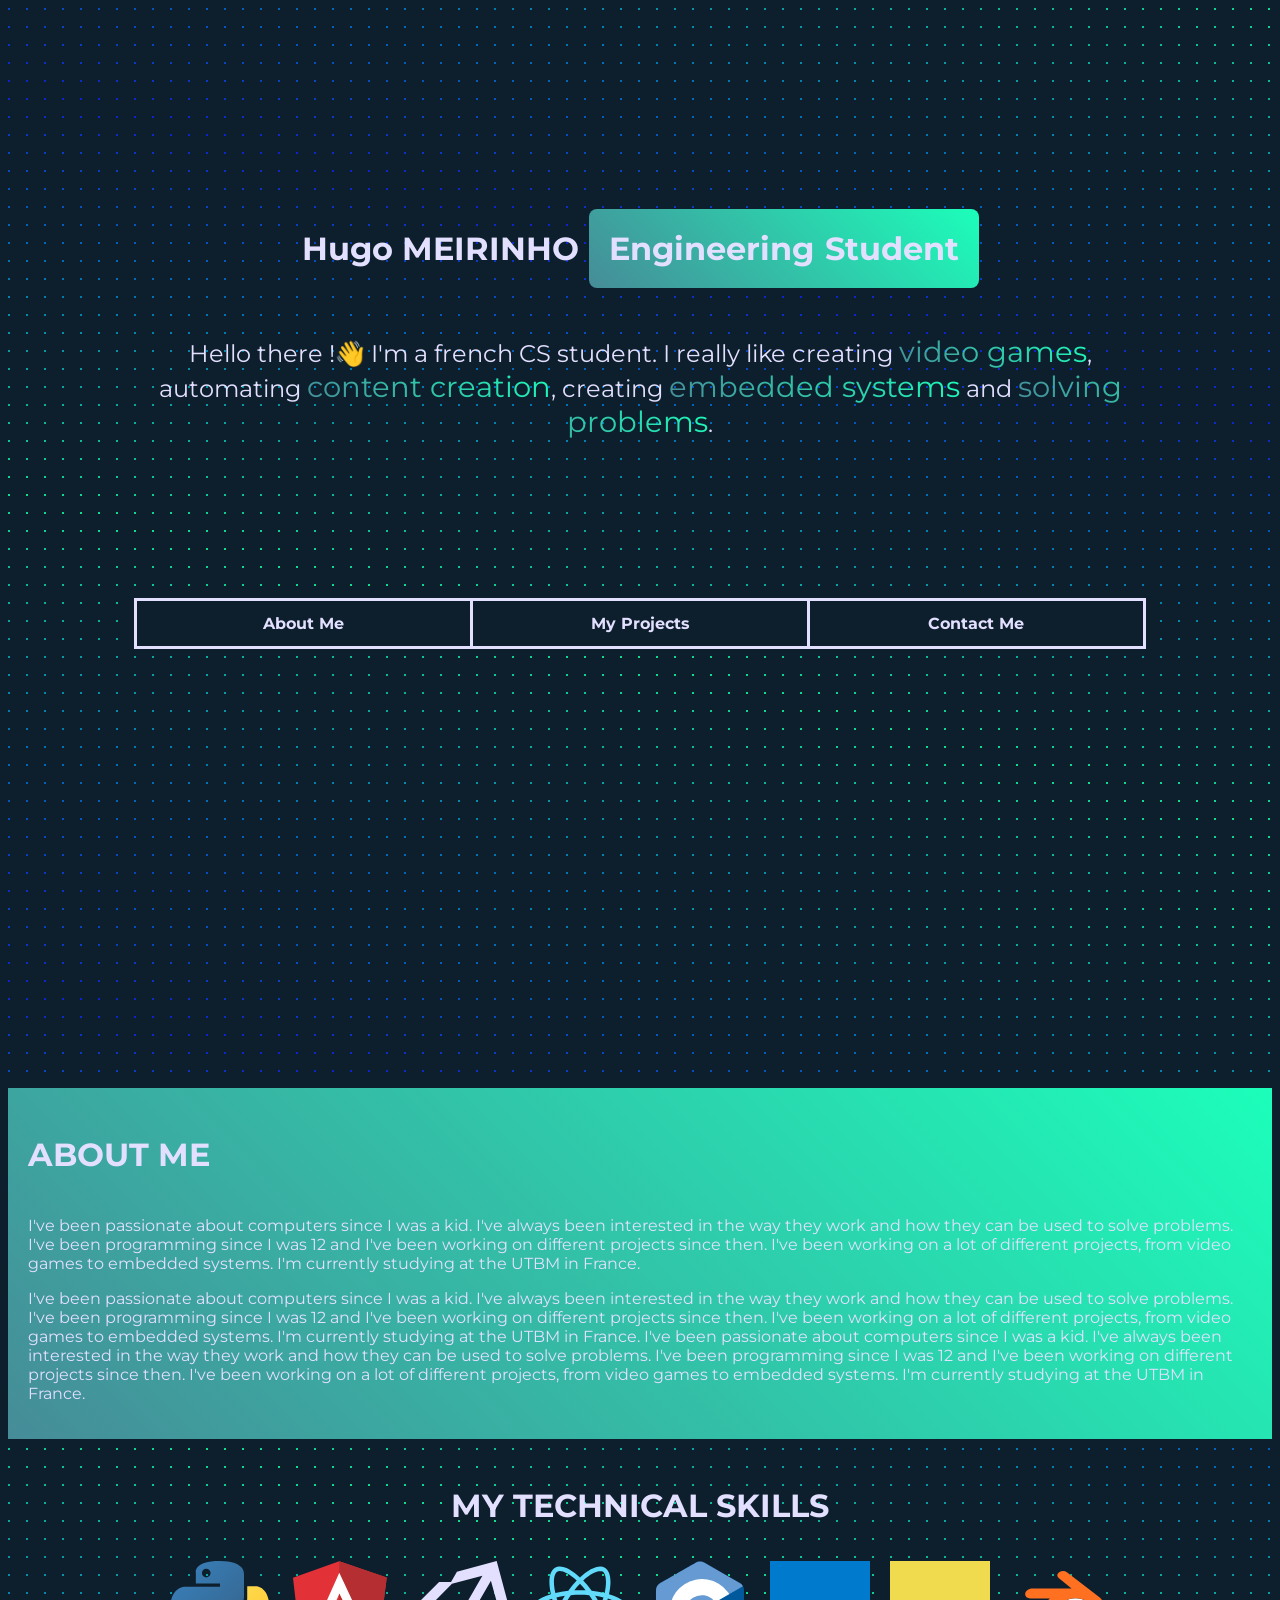
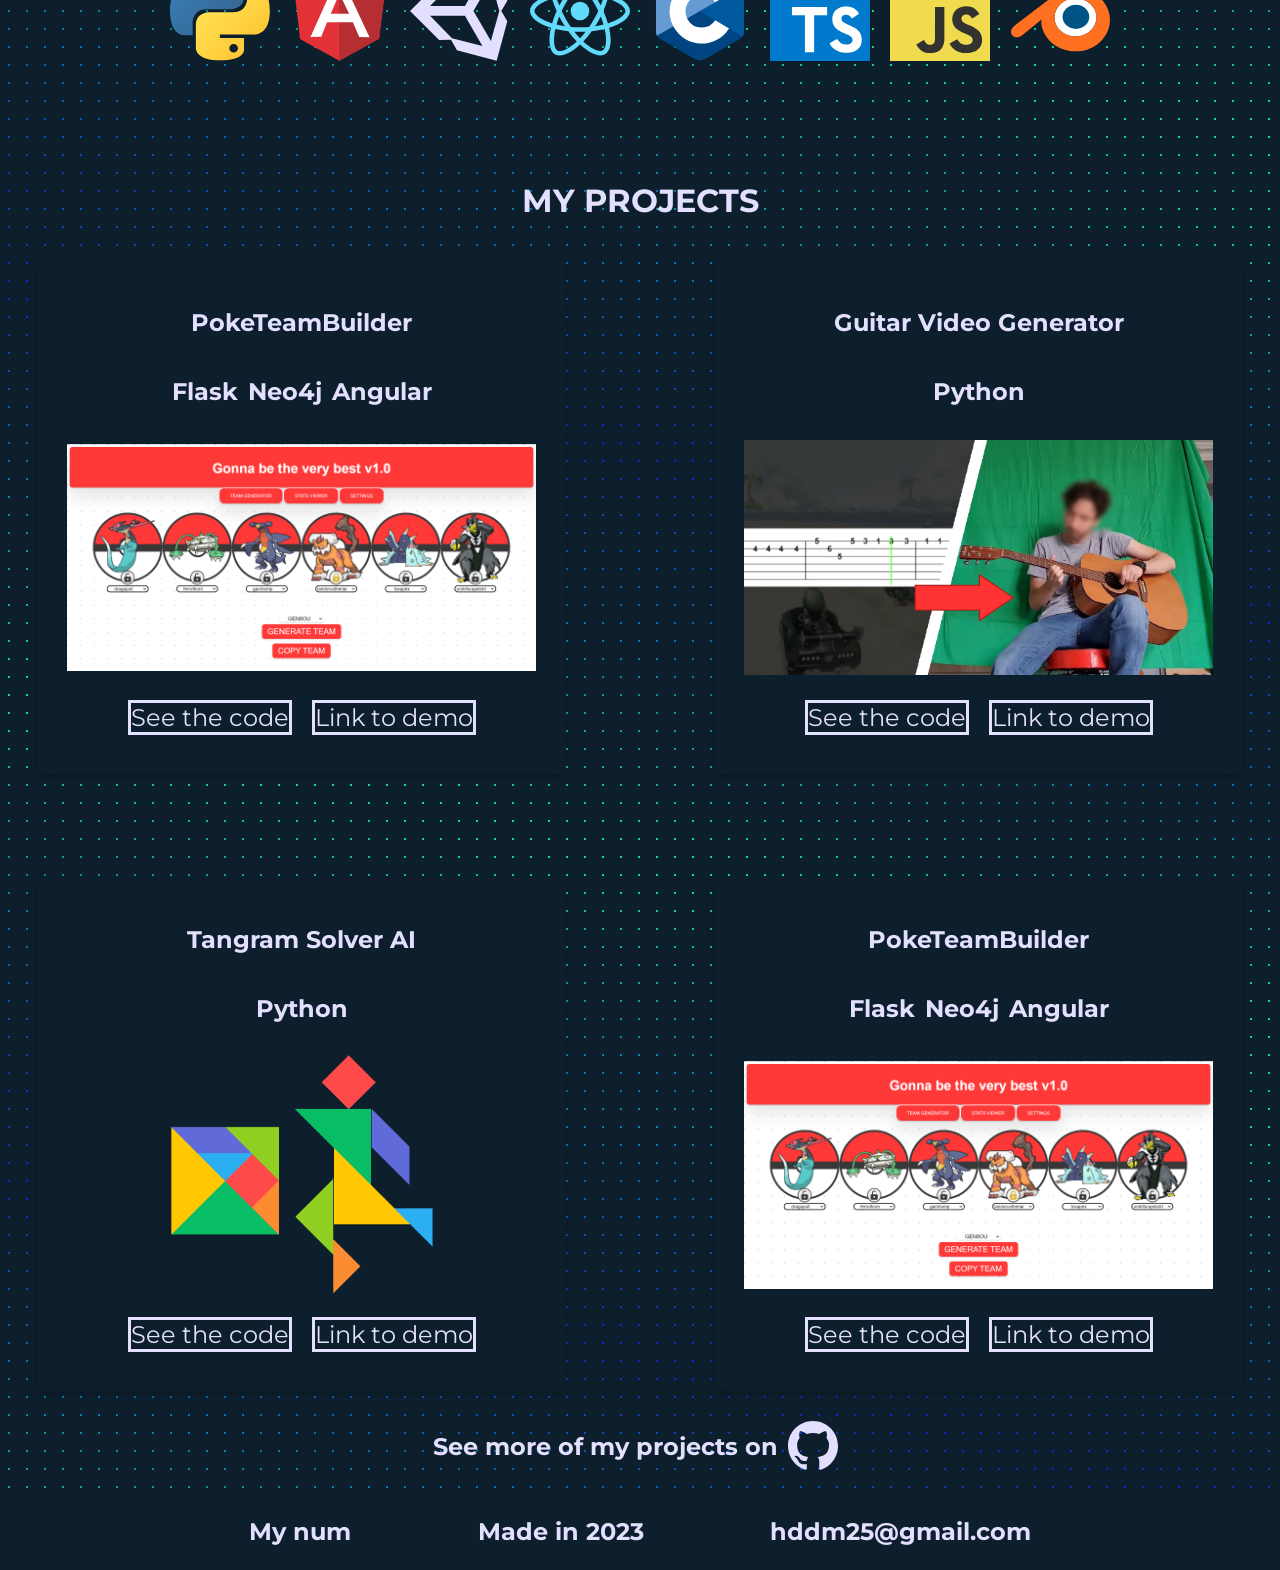
==== home.html @ 3caefe6c "Feat: better projects display" ====
<!DOCTYPE html>
<html>
    <head>
        <link rel="styleSheet" href="styleSheet.css">
        <script type="text/javascript" src="animation.js" defer></script>
        <title>Portfolio</title>
    </head>
    <body>
        <div class="full-container">
                <div class="main-content">
                <!--Container for the title with my name and the profession-->
                <div class="main-container">
                    <h1 class="main-name">Hugo MEIRINHO</h1>
                    <h1 class="main-profession explosive" id="word-explosive" > Engineering Student </h1>
                </div>
                <!--Container for the introduction text-->
                <div class="intro">
                    <p class="desc">
                        Hello there !👋 I'm a french CS student. I really like creating <span class="important-text">video games</span>, 
                        automating <span class="important-text">content creation</span>, 
                        creating <span class="important-text">embedded systems</span> and <span class="important-text">solving problems</span>.
                    </p>
                </div>

                <!--Container for the shortcut to the differents sections-->
                <div class="nav-container">
                    <div class="tab-select">
                        <a class="shortcut-item">
                            <h2 class="shortcut-text">
                                About Me 
                            </h2>
                        </a>
                        <a href="#section-projects" class="shortcut-item">
                            <h2 class="shortcut-text">
                            My Projects
                            </h2>
                        </a>
                        <a class="shortcut-item">
                            <h2 class="shortcut-text">
                                Contact Me
                            </h2>
                        </a>
                    </div>
                </div>
            </div>

            <section class="about-me-section">
                <h1 class="about-me-title"> ABOUT ME </h1>
                <div class="about-me-container">
                    <div class="about-me-text-container">
                        <p class="about-me-desc">
                            I've been passionate about computers since I was a kid. I've always been interested in the way they work and how they can be used to solve problems.
                            I've been programming since I was 12 and I've been working on different projects since then. I've been working on a lot of different projects, from video games to embedded systems.
                            I'm currently studying at the UTBM in France.
                        </p>
                        <p class="about-me-desc">
                            I've been passionate about computers since I was a kid. I've always been interested in the way they work and how they can be used to solve problems.
                            I've been programming since I was 12 and I've been working on different projects since then. I've been working on a lot of different projects, from video games to embedded systems.
                            I'm currently studying at the UTBM in France.
                            I've been passionate about computers since I was a kid. I've always been interested in the way they work and how they can be used to solve problems.
                            I've been programming since I was 12 and I've been working on different projects since then. I've been working on a lot of different projects, from video games to embedded systems.
                            I'm currently studying at the UTBM in France.
                        </p>
                    </div>
                    
                </div>
            </section>

            <section class="skills-section">
                <h1 class="skills-title"> MY TECHNICAL SKILLS </h1>
                <div class="skills-icons-container">
                    <object class="skill-icon" data="Images/python_icon.svg" type="image/svg+xml"></object>
                    <object class="skill-icon" data="Images/angular_icon.svg" type="image/svg+xml"></object>
                    <object class="skill-icon" data="Images/unity_icon.svg" type="image/svg+xml"></object>
                    <object class="skill-icon" data="Images/react_icon.svg" type="image/svg+xml"></object>
                    <object class="skill-icon" data="Images/c_icon.svg" type="image/svg+xml"></object>
                    <object class="skill-icon" data="Images/typescript_icon.svg" type="image/svg+xml"></object>
                    <object class="skill-icon" data="Images/javascript_icon.svg" type="image/svg+xml"></object>
                    <object class="skill-icon" data="Images/blender_icon.svg" type="image/svg+xml"></object>

                </div> 
            </section>

            <section class="section-container">
                <h1 class="projects-section-title"> MY PROJECTS </h1>
                <div class="projects-list-container">
                    <div class="project-item">                        
                        <div class="project-container"> 
                            <h1 class="project-title"> PokeTeamBuilder</h1>
                            <div class="project-tech-stack">
                                <h2 class="project-tech">Flask</h2>
                                <h2 class="project-tech">Neo4j</h2>
                                <h2 class="project-tech">Angular</h2>
                            </div>
                            <img class="project-img" src="Images/screen_pokeTeamBuilder.png" alt="project-img">
                            <div class="project-links-container">
                                <a class="project-link" href="https://github.com/HugoM25/PokeTeamBuilder" target="_blank"> See the code </a>
                                <a class="project-link"> Link to demo </a>
                            </div>
                        </div>    
                    </div>

                    <div class="project-item">                        
                        <div class="project-container"> 
                            <h1 class="project-title"> Guitar Video Generator</h1>
                            <div class="project-tech-stack">
                                <h2 class="project-tech">Python</h2>
                            </div>
                            <img class="project-img" src="Images/screen_guitarBot.png" alt="project-img">
                            <div class="project-links-container">
                                <a class="project-link"> See the code </a>
                                <a class="project-link"> Link to demo </a>
                            </div>
                        </div>    
                    </div>

                    <div class="project-item">                        
                        <div class="project-container"> 
                            <h1 class="project-title"> Tangram Solver AI</h1>
                            <div class="project-tech-stack">
                                <h2 class="project-tech">Python</h2>
                            </div>
                            <img class="project-img" src="Images/tangram.png" alt="project-img">
                            <div class="project-links-container">
                                <a class="project-link"> See the code </a>
                                <a class="project-link"> Link to demo </a>
                            </div>
                        </div>    
                    </div>

                    <div class="project-item">                        
                        <div class="project-container"> 
                            <h1 class="project-title"> PokeTeamBuilder</h1>
                            <div class="project-tech-stack">
                                <h2 class="project-tech">Flask</h2>
                                <h2 class="project-tech">Neo4j</h2>
                                <h2 class="project-tech">Angular</h2>
                            </div>
                            <img class="project-img" src="Images/screen_pokeTeamBuilder.png" alt="project-img">
                            <div class="project-links-container">
                                <a class="project-link"> See the code </a>
                                <a class="project-link"> Link to demo </a>
                            </div>
                        </div>    
                    </div>

                </div>
                <div class="see-more-github">
                    <h2>See more of my projects on </h2>
                    <object class="skill-icon" data="Images/github_icon.svg" type="image/svg+xml"></object>
                </div>
            </section>              
            <footer class="footer">
                <h1>My num</h1>
                <h1>Made in 2023</h1>
                <h1>hddm25@gmail.com</h1>
            </footer>
        </div>
        
    </body>

</html>
---- styleSheet.css ----
@import url('https://fonts.googleapis.com/css?family=Montserrat:500');

:root{
    --red: #af125a;
    --secondary-color: #E3DFFF;
    --primary-color: #0d1f2d;
    --dots-color : rgba(255,255,255,0.1);
    --lightBlue: #468c98;

    --angle-gradient: 15deg;

}



body {
    background-image: linear-gradient(0deg, var(--primary-color) 0%, var(--primary-color) 100%), radial-gradient(rgba(255,255,255,0) 8%, rgba(0, 0, 0, 1) 8%), repeating-linear-gradient(var(--angle-gradient), rgba(28, 254, 186, 1) 33%,   rgba(0, 64, 255, 1) 66%, rgba(28, 254, 186, 1) 100%);
    background-size:  100% 100%, 2vmin 2vmin, 100% 100vh;
    background-blend-mode: difference, multiply;
            
    -webkit-transition: background-image 0.2s ease-in-out;
    transition: background-image 0.2s ease-in-out;
    
    font-family: "Montserrat";
}


.full-container {
}

/* ------------------------------------------------------------------- */
/* ------------------------- GENERAL --------------------------------- */
/* ------------------------------------------------------------------- */

.important-text {
    font-family: "Montserrat";
    font-size: 1.2em;
    background-image:linear-gradient(45deg, #468c98 0%, #1cfeba 100%);
    -webkit-background-clip: text;
    -webkit-text-fill-color: transparent;
    text-align: center;
}


/* ------------------------------------------------------------------- */ 
/* ------------------------- FIRST PART ------------------------------ */
/* ------------------------------------------------------------------- */

.main-content {
    display: flex;
    flex-direction: column;
    max-height: 100vh;
    height: 100vh;

    padding-top: 20vh;
}

/* name and profession */

.main-container {
    display: flex;
    flex-direction: row;
    justify-content: center;
    align-items: center;

}

.main-name {
    color: var(--secondary-color);
    font-family: "Montserrat";
}

.main-profession {
    font-family: "Montserrat";
    background-image: linear-gradient(45deg, #468c98 0%, #1cfeba 100%);
    background-size: contain;
    border-radius: 8px;
    padding: 20px;
    margin-left: 10px;
    color: #E3DFFF
}

/*----------------------*/

.nav-container {
    display: flex;
    flex-direction: row;
    justify-content: center;
    align-items: center;
    margin-top: 15vh;
}

.tab-select {
    width: 80%; 
    display: flex;
    flex-direction: row;
}

.shortcut-item {
    text-decoration: none;
    color : var(--secondary-color);

    width: 100%;
    height: 100%;

    display: flex;
    flex-direction: column;

    justify-content: center;
    align-items: center;

    border: var(--secondary-color) solid;

    background-color: #0d1f2d;
}

.shortcut-item:hover {
    background-color: var(--secondary-color);
}

.shortcut-item:hover > .shortcut-text {
    color: var(--primary-color);
}

.tab-select > .shortcut-item:nth-child(2) {
    border-left: none;
    border-right: none;
}

.shortcut-text {
    font-family: "Montserrat";
    font-size: 100%;
}

.shortcut-icon {
    border: solid greenyellow;
}

/*----------------------*/

.title-section-pos {
    color: var(--primary-color);
}


/* ------------------------------------------------------------------- */

.about-me-section {
    position: relative;

    display: flex;
    flex-direction: column;
    padding: 20px;
    background-image: linear-gradient(45deg, #468c98 0%, #1cfeba 100%);

}

.about-me-title {
    width: 100%;
    color: #E3DFFF;
    display: flex;    
    font-size: 2em;
}

.about-me-desc {
    font-family: "Montserrat";
    font-size: 1em;
    color: #E3DFFF;
    
}



/*----------------------*/

.skills-section {
    display: flex;
    flex-direction: column;
    padding: 20px;  
}

.skills-title {

    width: 100%;
    color: #E3DFFF;
    display: flex;
    flex-direction: column;
    justify-content: center;
    align-items: center;
    font-size: 2em;

}

.skills-icons-container {
    display: flex;
    flex-direction: row;

    justify-content: center;
    align-items: center;
}

.skill-icon {
    height: 100px;
    width: 100px;

    margin: 10px;
}




/*----------------------*/


.section-container-pos {
    display: flex;
    flex-direction: column;
    background-image: linear-gradient(45deg, #468c98 0%, #1cfeba 100%);
}


.section-container-neg {
    display: flex;
    flex-direction: column;
    background: transparent;
}

.intro {
    padding-left:10%;
    padding-right:10%;
}
.desc {
    font-family: "Montserrat";
    font-size: 1.5em;
    color: var(--secondary-color);
    text-align: center;
}

.section-title {
    font-family: "Montserrat";
    font-size: 2em;
    color: var(--primary-color);
    text-align: center;
    margin-top: 40vh;
}

.projects-section-title {
    font-family: "Montserrat";
    font-size: 2em;
    color: var(--secondary-color);
    text-align: center;
    margin-top: 10vh;   
}
.projects-list-container {
    display: grid;
    grid-template-columns: repeat(2, 1fr);
    gap: 10vh;
}

.project-item {
    display: flex;
    flex-direction: column;
    align-items: center;
    justify-content: center;
}

.project-links-container {
    display: flex;
    flex-direction: row;
    justify-content: center;
    align-items: center;
}

.project-link {
    text-decoration: none;
    color: var(--secondary-color);
    font-family: "Montserrat";
    font-size: 1.5em;

    border: #E3DFFF solid ;
    margin: 10px;

    cursor: pointer;
}

.project-link:hover {
    background-color: var(--secondary-color);
    color: var(--primary-color);
}

.project-container {

    display : flex; 
    flex-direction: column;
    
    margin-top: 2%;
    padding: 5%;
    width: 80%;

    align-items: center;
    justify-content: center;

    box-shadow: 0 4px 8px 0 rgba(0,0,0,0.2);
    background-color: var(--primary-color);
}

.project-tech {
    color: var(--secondary-color);
}

.project-tech-stack {
    display: flex;
    flex-direction: row;
    gap: 10px;
}

.project-img {
    width: 100%;
    height: 100%;
    object-fit: contain;
    aspect-ratio: 16/9;
}

.project-text-container {
    width: 100%;
    display: flex;
    flex-direction: column;
    align-items: center;
}

.project-description {
    font-family: "Montserrat";
    font-size: 1.5em;
    color: var(--secondary-color);
    text-align: left;
    
}

.project-title {
    font-family: "Montserrat";
    font-size: 1.5em;
    color: var(--secondary-color);
    text-align: center;
}

.see-more-github {
    display: flex;
    flex-direction: row;

    justify-content: center;
    align-items: center;

    color : var(--secondary-color);

    padding: 20px;
}

.see-more-github > object {
    height: 50px;
    width: 50px;
}

.see-more-github > h2 {
    font-family: "Montserrat";
    font-size: 1.5em;
    color: var(--secondary-color);
    text-align: center;
}


.label-item {
    font-family: "Montserrat";
    background-color: var(--lightBlue);
    background-size: contain;
    border-radius: 8px;
    padding: 7px;
    margin-left: 10px;
    color: #E3DFFF;
}

.label-container {
    display: flex;
    flex-direction: row;
}

/*------------------------------------------------*/
/*This part is used to create an explosive effect */ 
.explosive::after{
    transition: opacity 2s ease;
}

.explosive:hover > .letter:nth-child(1) {
    transform: translate(-80%, 60%) rotate(8deg);
}
  
.explosive:hover > .letter:nth-child(2) {
    transform: translate(-40%, 20%) rotate(4deg);
}
  
.explosive:hover > .letter:nth-child(3) {
    transform: translate(-10%, 60%) rotate(-6deg);
}
  
.explosive:hover > .letter:nth-child(4) {
    transform: translate(0%, 8%) rotate(-8deg);
}
  
.explosive:hover > .letter:nth-child(5) {
    transform: translate(0%, -20%) rotate(5deg);
}
  
.explosive:hover > .letter:nth-child(6) {
    transform: translate(0%, 20%) rotate(-3deg);
}
  
.explosive:hover > .letter:nth-child(7) {
    transform: translate(0%, -40%) rotate(-5deg);
}
  
.explosive:hover > .letter:nth-child(8) {
    transform: translate(0%, 15%) rotate(10deg);
}
  
.explosive:hover > .letter:nth-child(9) {
    transform: translate(0%, -50%) rotate(8deg);
}
  
.explosive:hover > .letter:nth-child(10) {
    transform: translate(0%, 15%) rotate(-6deg);
}
  
.explosive:hover > .letter:nth-child(11) {
    transform: translate(50%, -10%) rotate(-3deg);
}
  
.explosive:hover > .letter:nth-child(12) {
    transform: translate(120%, -30%) rotate(-10deg);
}
.explosive:hover > .letter:nth-child(13) {
    transform: translate(-80%, 60%) rotate(8deg);
}
  
.explosive:hover > .letter:nth-child(14) {
    transform: translate(-40%, 20%) rotate(4deg);
}
  
.explosive:hover > .letter:nth-child(15) {
    transform: translate(-10%, 60%) rotate(-6deg);
}
  
.explosive:hover > .letter:nth-child(16) {
    transform: translate(0%, 8%) rotate(-8deg);
}
  
.explosive:hover > .letter:nth-child(17) {
    transform: translate(0%, -20%) rotate(5deg);
}
  
.explosive:hover > .letter:nth-child(18) {
    transform: translate(0%, 20%) rotate(-3deg);
}
  
.explosive:hover > .letter:nth-child(19) {
    transform: translate(0%, -40%) rotate(-5deg);
}
  
.letter {
    display: inline-block;
    transition: transform 500ms ease
}

.letter-start {
    margin-left: 2px;
}


/*------------------------------------------------*/


.toggle-theme {
    position: absolute;
    right: 20px;
    top: 20px;
    width: 6vw;
    height: 5vh;
    background-color: var(--secondary-color);
    border-radius: 16px;
}

.checkbox {
    height: 6vh;
    width: 5vw;
    z-index: 8;
    opacity: 0;
}

.ball {
    position: absolute;
    height: 4vh;
    width: 4vh;
    background-color: var(--primary-color);
    border-radius: 100%;
    top: 10%;
    left: 5%;  
    pointer-events: none;
    transition: transform 0.5s ease;
}

.checkbox:checked + .label .ball {
    transform: translateX(200%);
}


.footer {
    background-color: #0d1f2d;

    display: flex;
    flex-direction: row; 

    justify-content: center;
    align-items: center;
    gap: 10%;
}

.footer > h1 {
    color: var(--secondary-color);
    font-family: "Montserrat";
    font-size: 1.5em;
}

/* ------------------------------------------------------------------- */
@media only screen and (max-width: 600px) {
    .main-container {
        flex-direction: column;
        align-items: center;
    }

    .selection-vignettes-container {
        flex-direction: column;
        align-items: center;
    }
  }
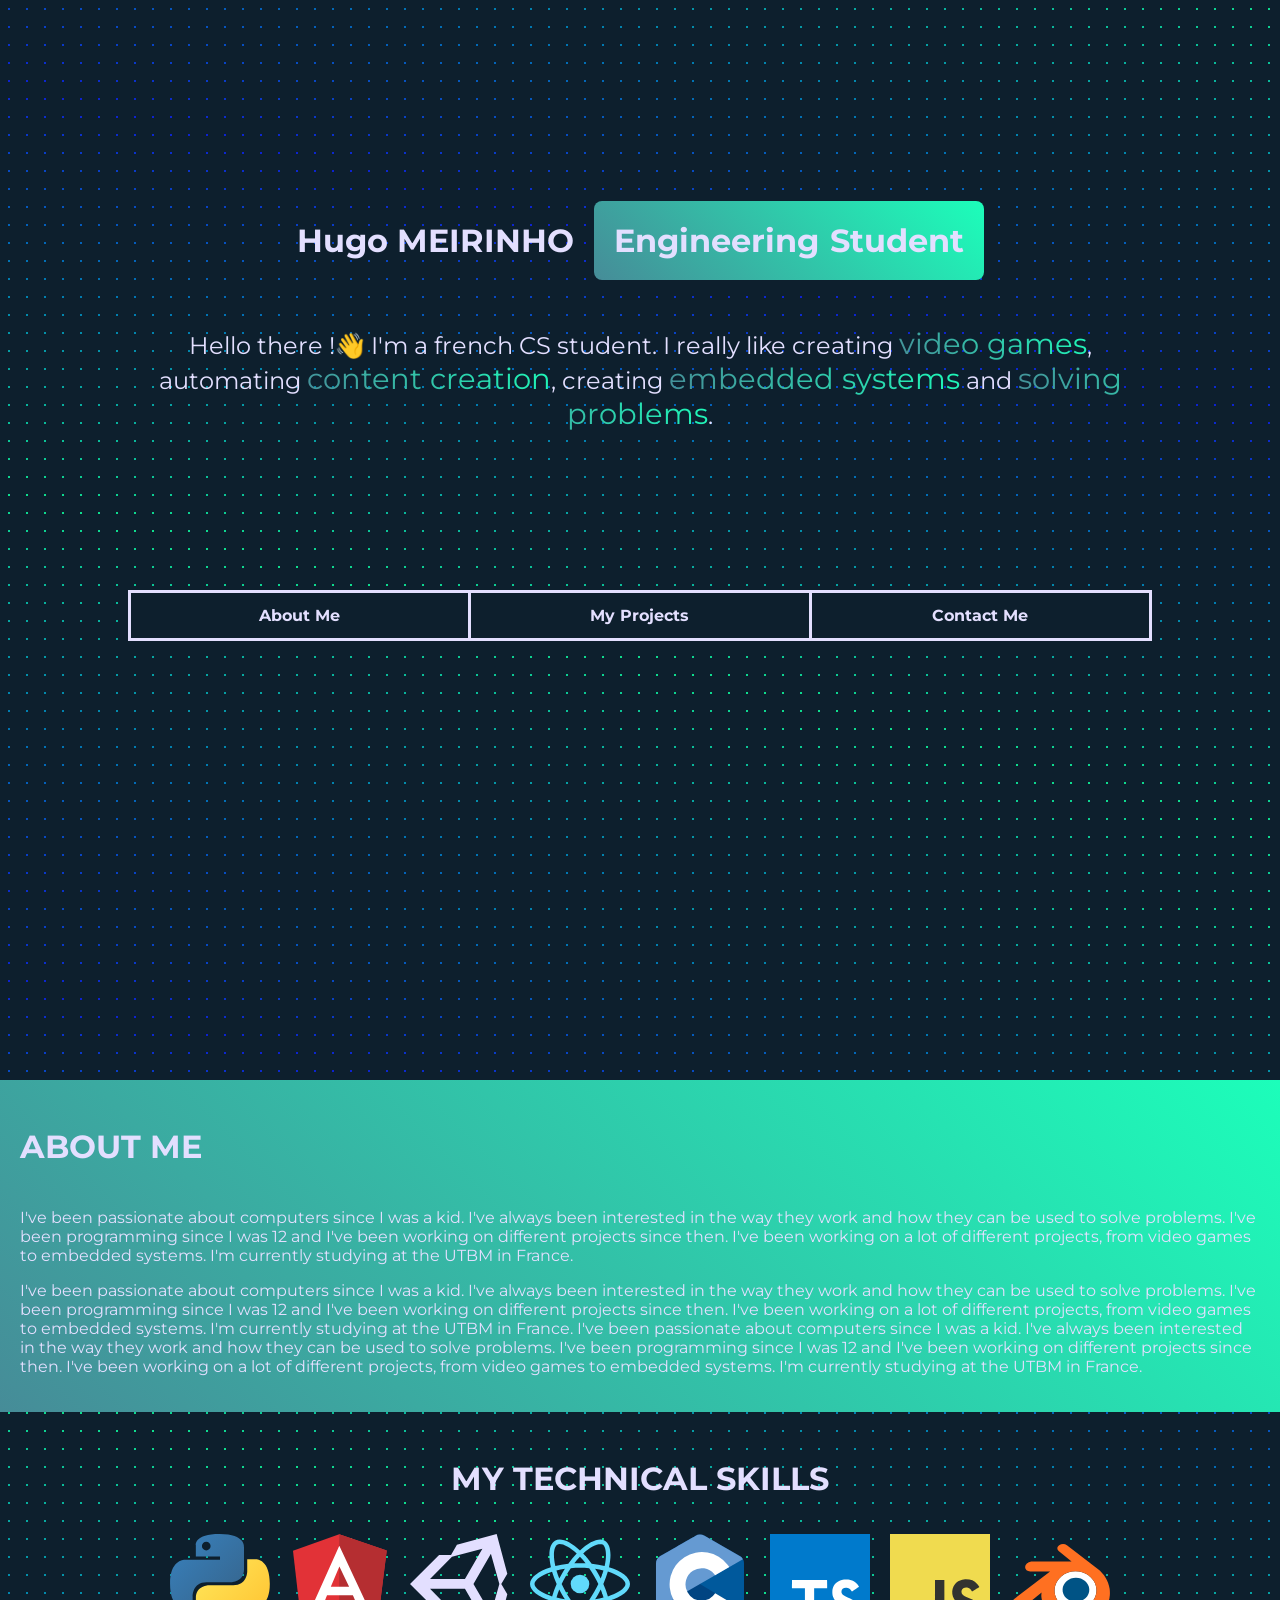
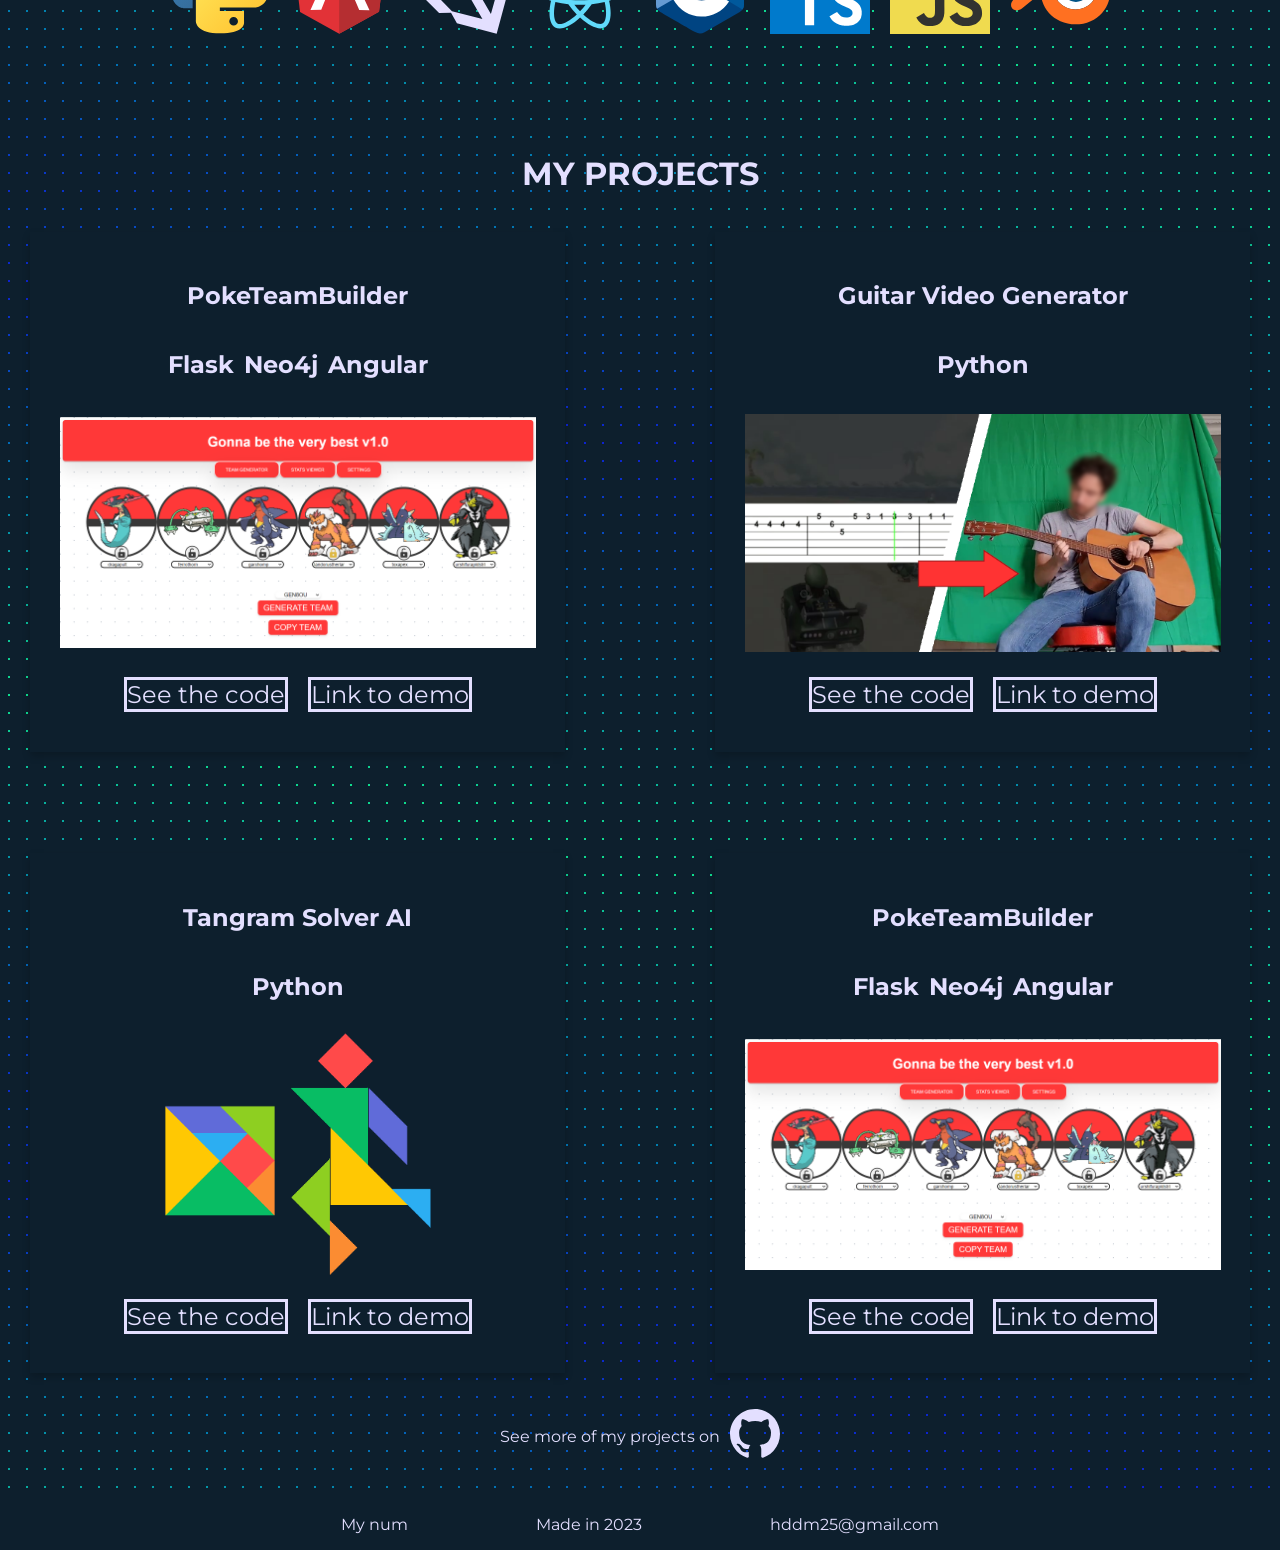
==== commit 7a7fc899: "Feat: Implemented basic responsive design" ====
--- a/home.html
+++ b/home.html
@@ -3,6 +3,7 @@
     <head>
         <link rel="styleSheet" href="styleSheet.css">
         <script type="text/javascript" src="animation.js" defer></script>
+        <meta name="viewport" content="width=device-width, initial-scale=1, minimum-scale=1" />
         <title>Portfolio</title>
     </head>
     <body>
@@ -146,14 +147,14 @@
 
                 </div>
                 <div class="see-more-github">
-                    <h2>See more of my projects on </h2>
-                    <object class="skill-icon" data="Images/github_icon.svg" type="image/svg+xml"></object>
+                    <p>See more of my projects on <p>
+                    <object class="github-icon" data="Images/github_icon.svg" type="image/svg+xml"></object>
                 </div>
             </section>              
             <footer class="footer">
-                <h1>My num</h1>
-                <h1>Made in 2023</h1>
-                <h1>hddm25@gmail.com</h1>
+                <p>My num</p>
+                <p>Made in 2023</p>
+                <p>hddm25@gmail.com</p>
             </footer>
         </div>
         
--- a/styleSheet.css
+++ b/styleSheet.css
@@ -11,6 +11,10 @@
 
 }
 
+html, body {
+    margin: 0;
+    padding: 0;
+}
 
 
 body {
@@ -62,6 +66,7 @@
     flex-direction: row;
     justify-content: center;
     align-items: center;
+    gap: 20px;
 
 }
 
@@ -76,7 +81,6 @@
     background-size: contain;
     border-radius: 8px;
     padding: 20px;
-    margin-left: 10px;
     color: #E3DFFF
 }
 
@@ -166,7 +170,6 @@
     font-family: "Montserrat";
     font-size: 1em;
     color: #E3DFFF;
-    
 }
 
 
@@ -353,6 +356,9 @@
     color : var(--secondary-color);
 
     padding: 20px;
+
+    
+    gap: 10px;
 }
 
 .see-more-github > object {
@@ -383,6 +389,10 @@
     flex-direction: row;
 }
 
+.github-icon {
+    height: 50px;
+    width: 50px;
+}
 /*------------------------------------------------*/
 /*This part is used to create an explosive effect */ 
 .explosive::after{
@@ -522,23 +532,34 @@
     gap: 10%;
 }
 
-.footer > h1 {
-    color: var(--secondary-color);
-    font-family: "Montserrat";
-    font-size: 1.5em;
+.footer > p {
+    color: var(--secondary-color);
+    font-family: "Montserrat";
 }
 
 /* ------------------------------------------------------------------- */
-@media only screen and (max-width: 600px) {
+@media (max-width: 600px) {
+    body {
+        background-size:  100% 100%, 5vmin 5vmin, 100% 100vh;
+    }
     .main-container {
         flex-direction: column;
         align-items: center;
     }
 
-    .selection-vignettes-container {
+    .tab-select {
         flex-direction: column;
         align-items: center;
     }
+
+
+    .tab-select > .shortcut-item:nth-child(2) {
+        border-top: none;
+        border-bottom: none;
+        border-left: solid;
+        border-right: solid;
+    }
+
   }
 
 
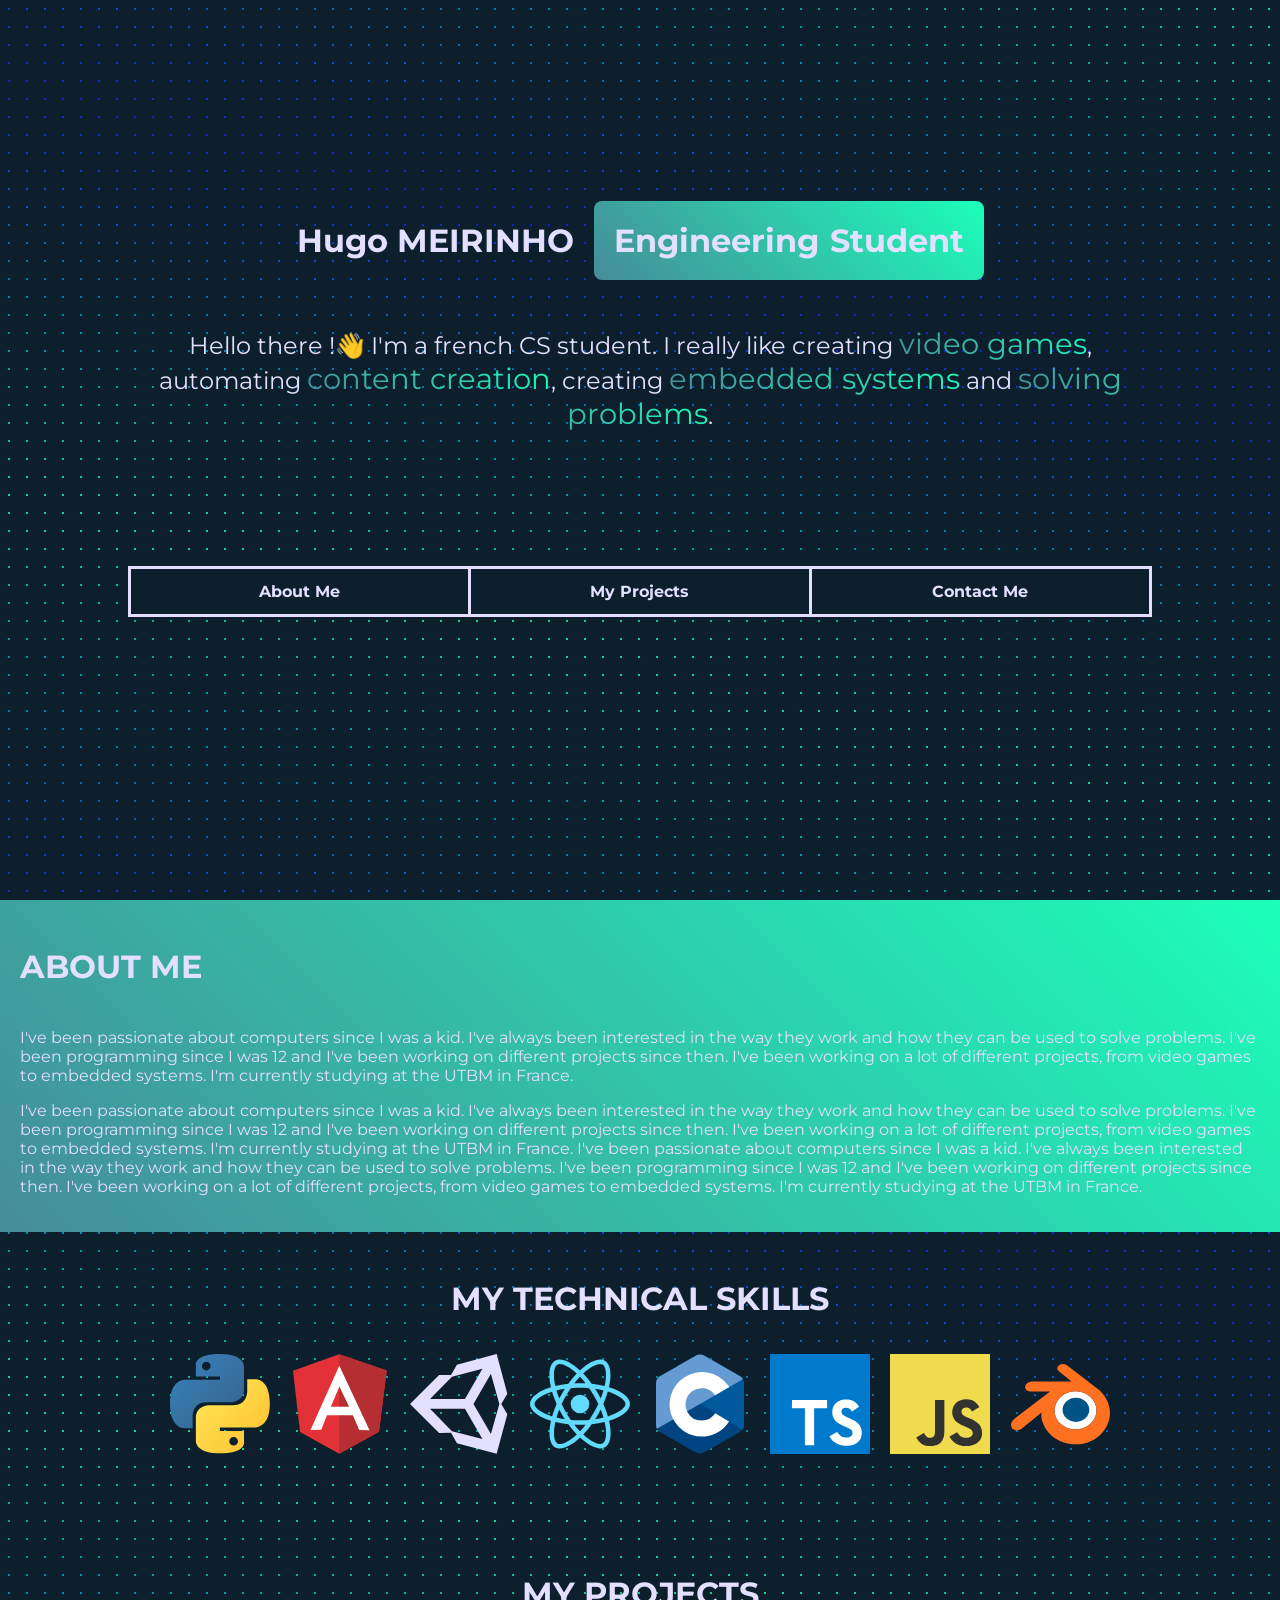
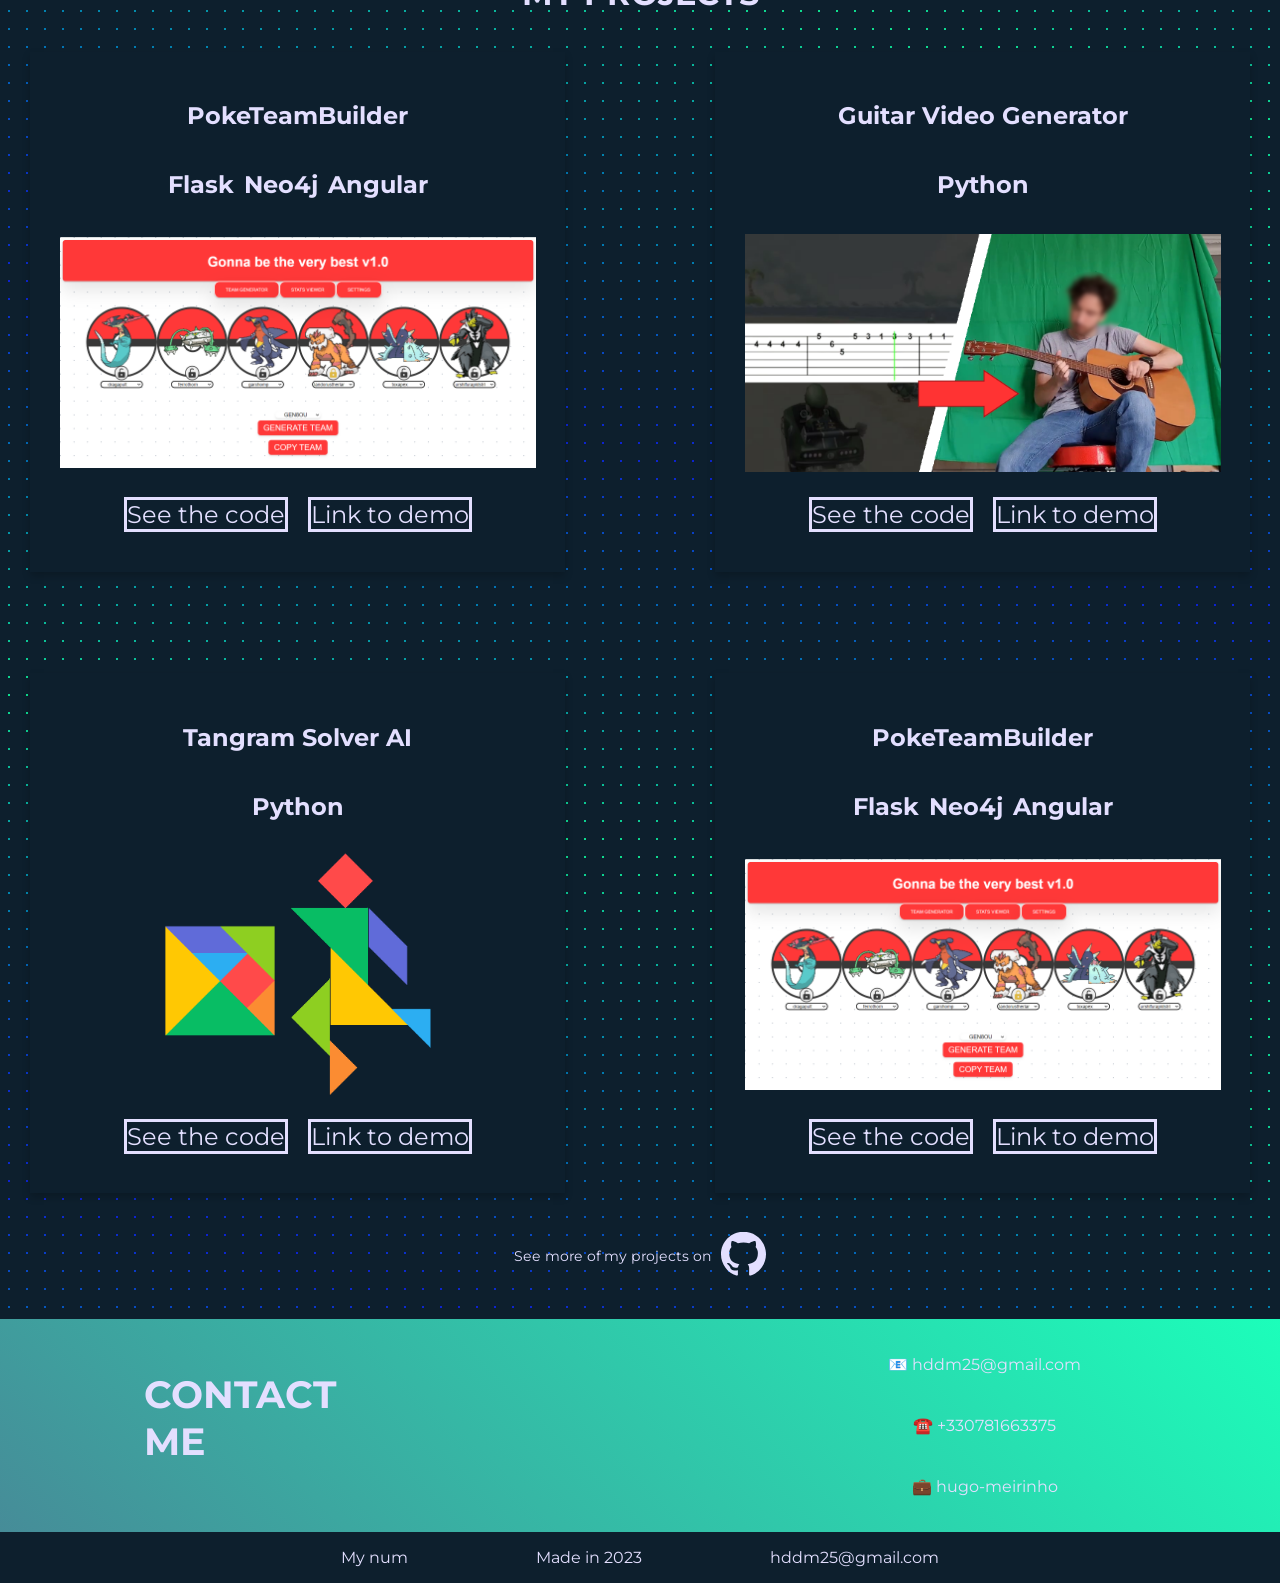
==== commit 124f01bb: "Feat: implemented basic contact section" ====
--- a/home.html
+++ b/home.html
@@ -150,7 +150,22 @@
                     <p>See more of my projects on <p>
                     <object class="github-icon" data="Images/github_icon.svg" type="image/svg+xml"></object>
                 </div>
-            </section>              
+            </section> 
+            
+            <section class="contact-me-container">
+                <div class="contact-me-logo-container">
+                    <h1 class="contact-me-logo">
+                        CONTACT <br>
+                        ME 
+                    </h1>
+                    
+                </div>
+                <div class="contact-me-infos">
+                    <p> 📧 hddm25@gmail.com</p>
+                    <p> ☎️ +330781663375</p>
+                    <p> 💼 hugo-meirinho</p>
+                </div>
+            </section>
             <footer class="footer">
                 <p>My num</p>
                 <p>Made in 2023</p>
--- a/styleSheet.css
+++ b/styleSheet.css
@@ -51,12 +51,12 @@
 /* ------------------------------------------------------------------- */
 
 .main-content {
-    display: flex;
-    flex-direction: column;
-    max-height: 100vh;
-    height: 100vh;
-
+    box-sizing: border-box;
+    display: block;
     padding-top: 20vh;
+    padding-bottom: 20vh;
+    min-height: 100vh;
+
 }
 
 /* name and profession */
@@ -284,6 +284,8 @@
     margin: 10px;
 
     cursor: pointer;
+
+    text-align: center;
 }
 
 .project-link:hover {
@@ -392,6 +394,18 @@
 .github-icon {
     height: 50px;
     width: 50px;
+}
+
+
+.see-more-github {
+    cursor: pointer;
+    transition: scale 0.5s ease;
+    scale: 0.9;
+}
+
+.see-more-github:hover {
+    text-decoration: underline;
+    scale: 1;
 }
 /*------------------------------------------------*/
 /*This part is used to create an explosive effect */ 
@@ -537,19 +551,69 @@
     font-family: "Montserrat";
 }
 
+/*-----------------------------*/
+
+.contact-me-container {
+    position: relative;
+
+    display: flex;
+    flex-direction: row;
+    padding: 20px;
+    background-image: linear-gradient(45deg, #468c98 0%, #1cfeba 100%);
+
+}
+.contact-me-logo-container {
+    width: 70%;
+    height: 100%;
+    font-size: 2vw;    
+    box-sizing: border-box;
+    padding-left: 10%;
+    align-items: center;
+    justify-content: center;
+}
+
+.contact-me-logo {
+    color: var(--secondary-color);
+}
+
+.contact-me-infos {
+    display: flex;
+    flex-direction: column;
+    align-items: center;
+    gap: 10px;
+
+}
+
+
+
+.contact-me-infos > p {
+    color: var(--secondary-color);
+    font-family: "Montserrat";
+}
+
+
+
+
 /* ------------------------------------------------------------------- */
 @media (max-width: 600px) {
     body {
         background-size:  100% 100%, 5vmin 5vmin, 100% 100vh;
     }
+    .main-content {
+        padding-top: 5vh;
+    }
     .main-container {
         flex-direction: column;
         align-items: center;
+        gap: 1px;
     }
 
     .tab-select {
         flex-direction: column;
         align-items: center;
+    }
+    .nav-container {
+        margin-top: 5vh;
     }
 
 
@@ -560,6 +624,15 @@
         border-right: solid;
     }
 
-  }
-
-
+    .projects-list-container {
+        display: grid;
+        grid-template-columns: 1fr;
+    }
+
+    .skills-icons-container {
+        display: grid;
+        grid-template-columns: 1fr 1fr 1fr;
+    }
+}
+
+
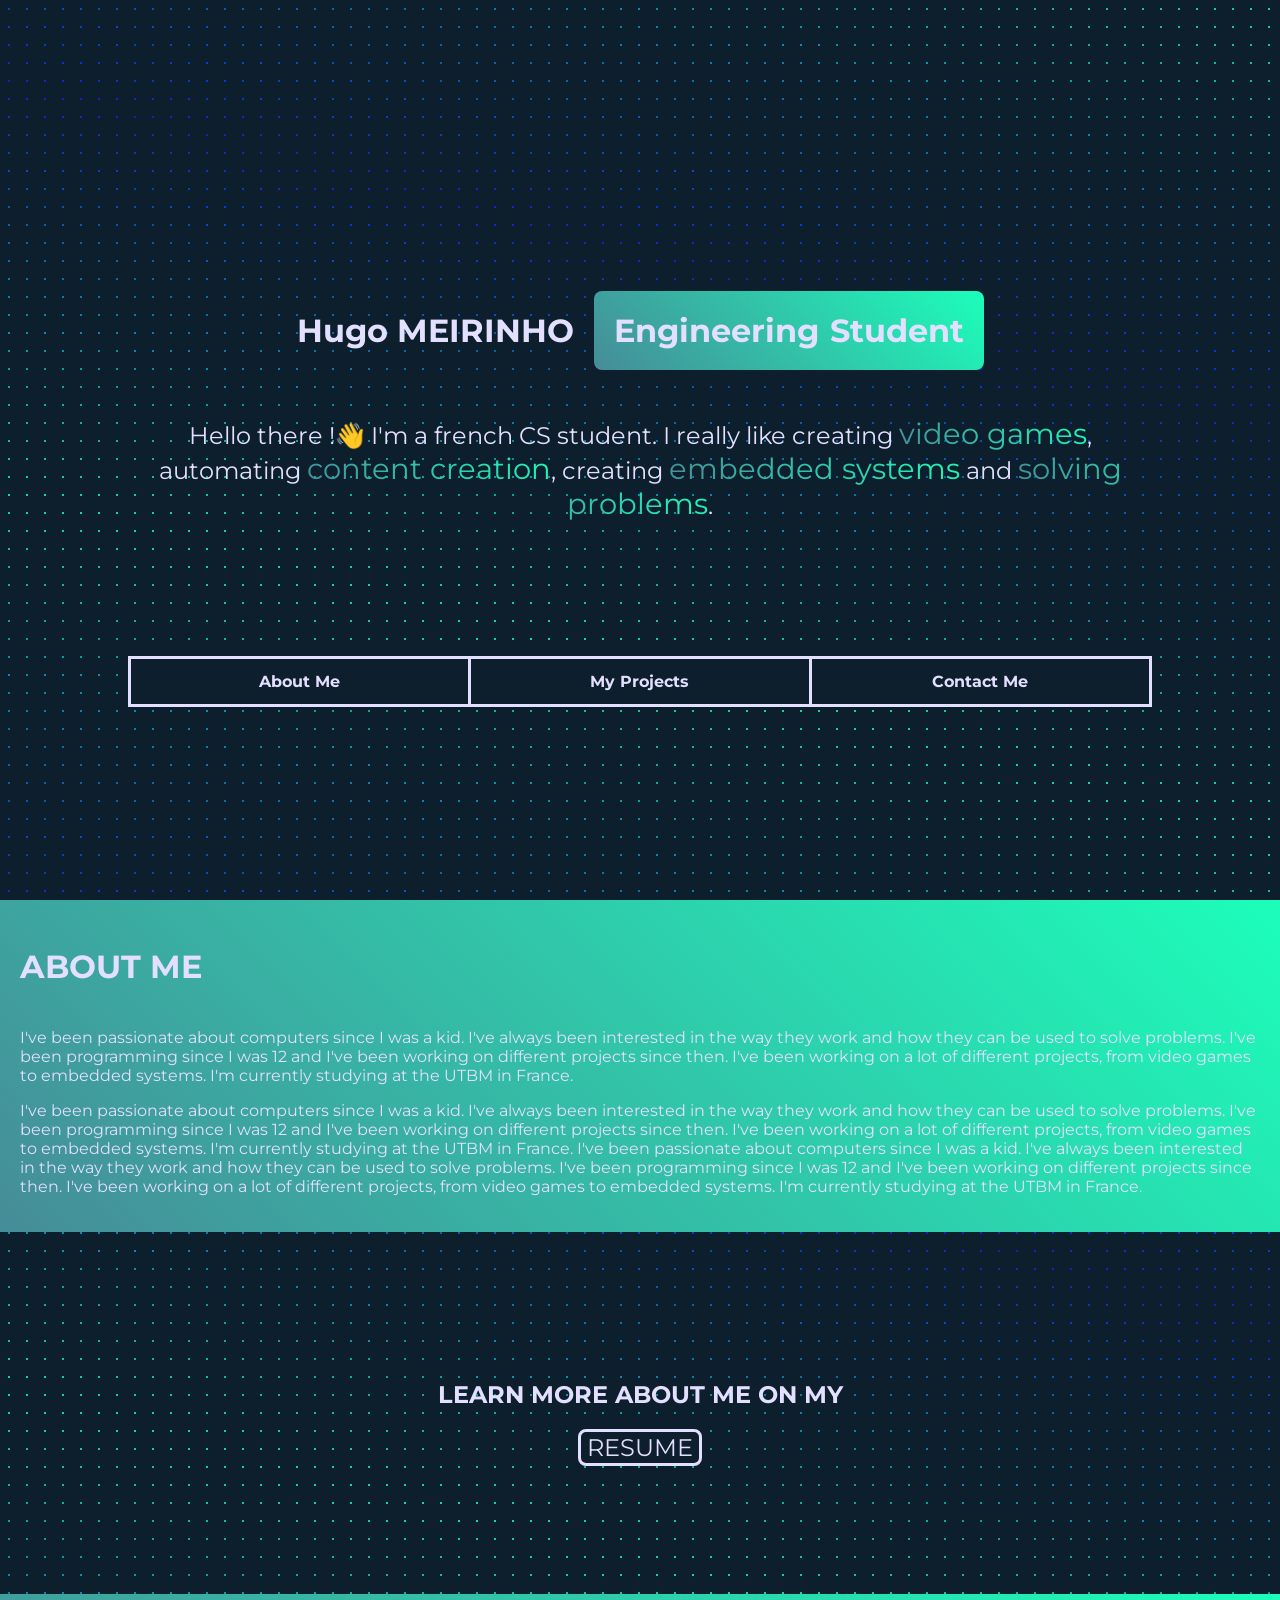
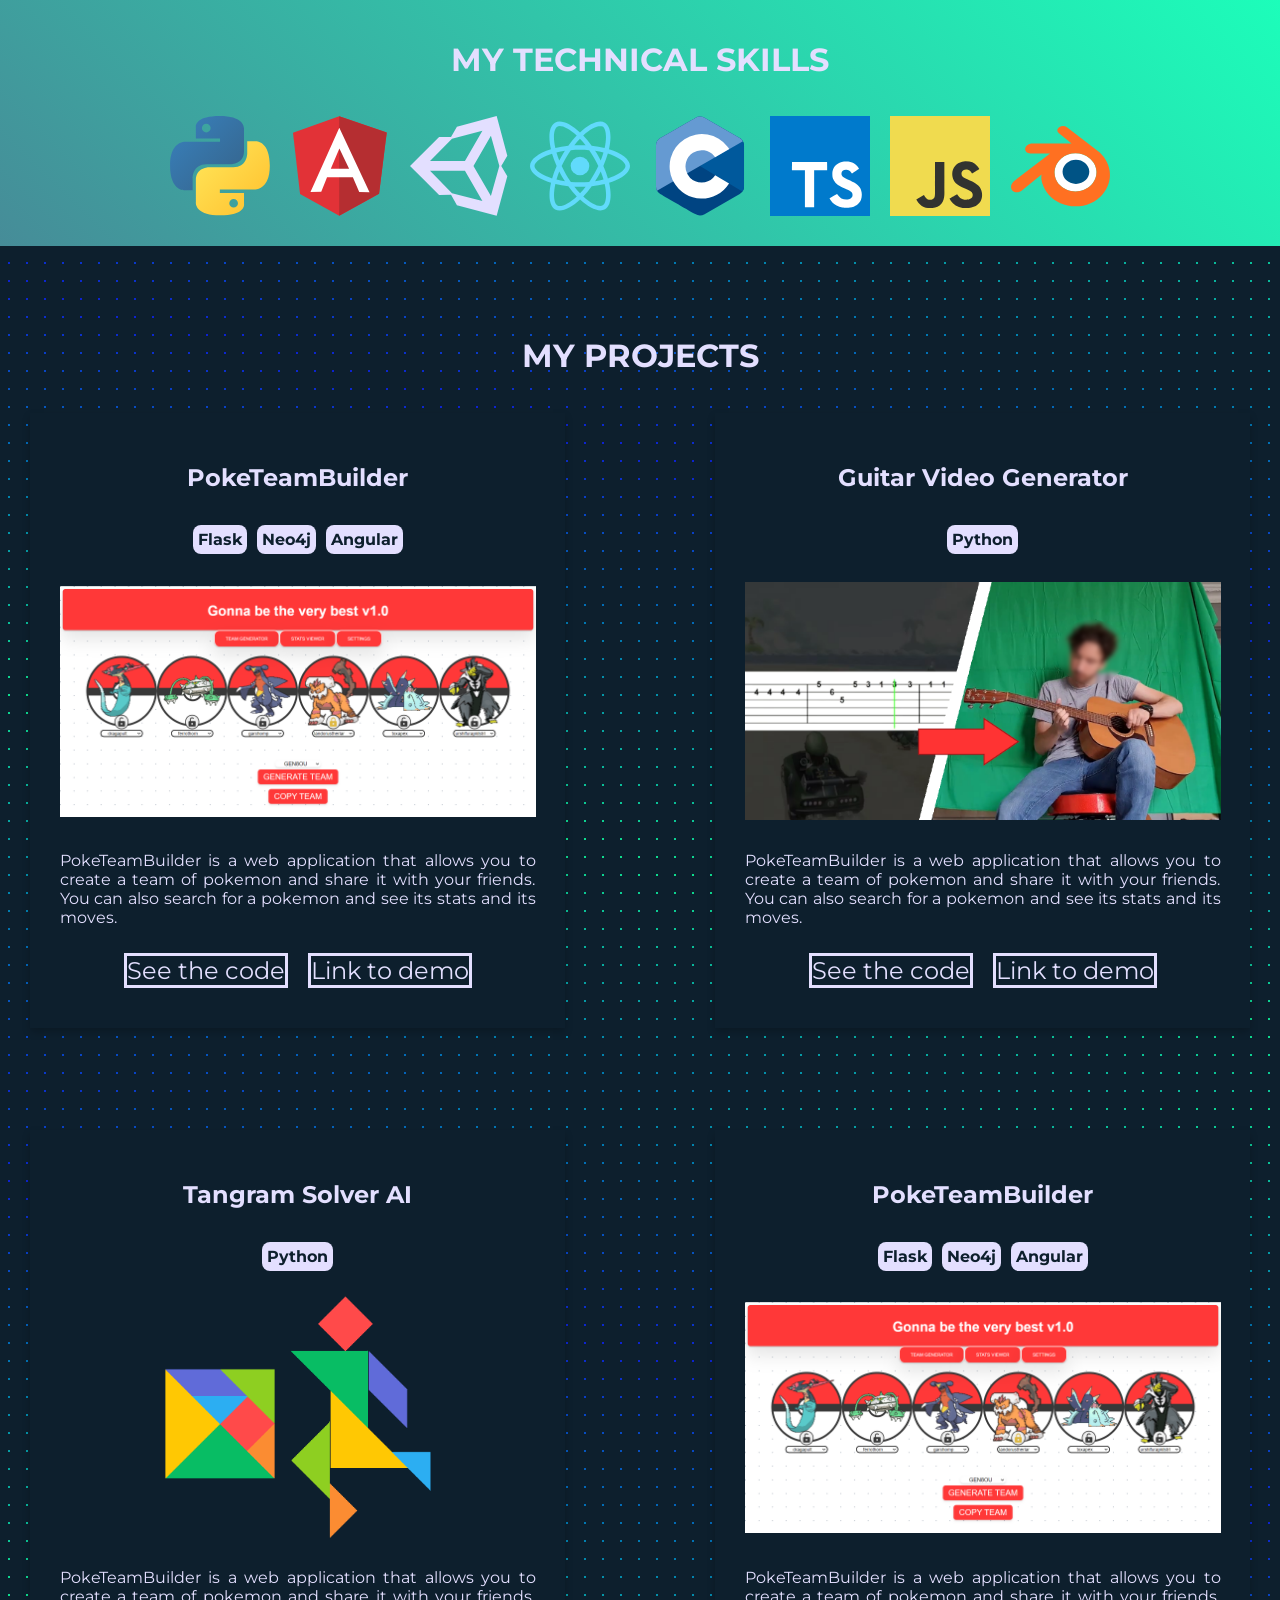
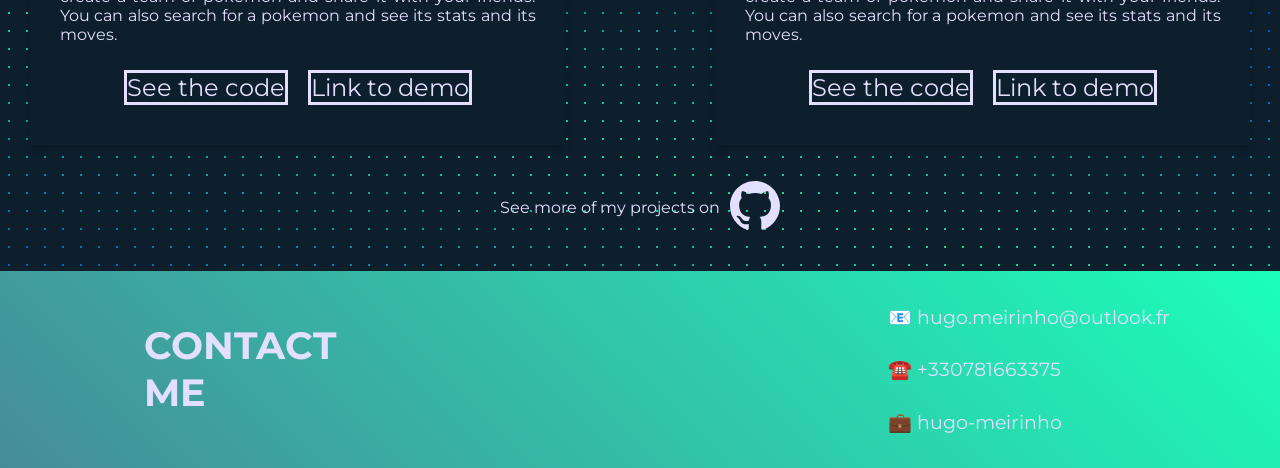
==== commit 0b44e5cf: "Fix: Improved layout and responsiveness" ====
--- a/home.html
+++ b/home.html
@@ -67,6 +67,10 @@
                 </div>
             </section>
 
+            <section class="resume-section">
+                <h2> LEARN MORE ABOUT ME ON MY</h2>
+                <button class="resume-button"> RESUME </button>
+            </section>
             <section class="skills-section">
                 <h1 class="skills-title"> MY TECHNICAL SKILLS </h1>
                 <div class="skills-icons-container">
@@ -94,6 +98,12 @@
                                 <h2 class="project-tech">Angular</h2>
                             </div>
                             <img class="project-img" src="Images/screen_pokeTeamBuilder.png" alt="project-img">
+                            <div class="project-desc-container">
+                                <p class="project-desc">
+                                    PokeTeamBuilder is a web application that allows you to create a team of pokemon and share it with your friends.
+                                    You can also search for a pokemon and see its stats and its moves.
+                                </p>
+                            </div>
                             <div class="project-links-container">
                                 <a class="project-link" href="https://github.com/HugoM25/PokeTeamBuilder" target="_blank"> See the code </a>
                                 <a class="project-link"> Link to demo </a>
@@ -108,6 +118,12 @@
                                 <h2 class="project-tech">Python</h2>
                             </div>
                             <img class="project-img" src="Images/screen_guitarBot.png" alt="project-img">
+                            <div class="project-desc-container">
+                                <p class="project-desc">
+                                    PokeTeamBuilder is a web application that allows you to create a team of pokemon and share it with your friends.
+                                    You can also search for a pokemon and see its stats and its moves.
+                                </p>
+                            </div>
                             <div class="project-links-container">
                                 <a class="project-link"> See the code </a>
                                 <a class="project-link"> Link to demo </a>
@@ -122,6 +138,12 @@
                                 <h2 class="project-tech">Python</h2>
                             </div>
                             <img class="project-img" src="Images/tangram.png" alt="project-img">
+                            <div class="project-desc-container">
+                                <p class="project-desc">
+                                    PokeTeamBuilder is a web application that allows you to create a team of pokemon and share it with your friends.
+                                    You can also search for a pokemon and see its stats and its moves.
+                                </p>
+                            </div>
                             <div class="project-links-container">
                                 <a class="project-link"> See the code </a>
                                 <a class="project-link"> Link to demo </a>
@@ -138,6 +160,12 @@
                                 <h2 class="project-tech">Angular</h2>
                             </div>
                             <img class="project-img" src="Images/screen_pokeTeamBuilder.png" alt="project-img">
+                            <div class="project-desc-container">
+                                <p class="project-desc">
+                                    PokeTeamBuilder is a web application that allows you to create a team of pokemon and share it with your friends.
+                                    You can also search for a pokemon and see its stats and its moves.
+                                </p>
+                            </div>
                             <div class="project-links-container">
                                 <a class="project-link"> See the code </a>
                                 <a class="project-link"> Link to demo </a>
@@ -146,10 +174,12 @@
                     </div>
 
                 </div>
-                <div class="see-more-github">
-                    <p>See more of my projects on <p>
-                    <object class="github-icon" data="Images/github_icon.svg" type="image/svg+xml"></object>
-                </div>
+                <a href="https://github.com/HugoM25" class="hidden-ref">
+                    <div class="see-more-github">
+                        <p>See more of my projects on <p>
+                        <object class="github-icon" data="Images/github_icon.svg" type="image/svg+xml"></object>
+                    </div>
+                </a>
             </section> 
             
             <section class="contact-me-container">
@@ -161,16 +191,11 @@
                     
                 </div>
                 <div class="contact-me-infos">
-                    <p> 📧 hddm25@gmail.com</p>
-                    <p> ☎️ +330781663375</p>
-                    <p> 💼 hugo-meirinho</p>
-                </div>
-            </section>
-            <footer class="footer">
-                <p>My num</p>
-                <p>Made in 2023</p>
-                <p>hddm25@gmail.com</p>
-            </footer>
+                    <a> 📧 hugo.meirinho@outlook.fr</a>
+                    <a> ☎️ +330781663375</a>
+                    <a href="https://www.linkedin.com/in/hugo-meirinho-3670151bb/"> 💼 hugo-meirinho</a>
+                </div>
+            </section>
         </div>
         
     </body>
--- a/styleSheet.css
+++ b/styleSheet.css
@@ -6,6 +6,7 @@
     --primary-color: #0d1f2d;
     --dots-color : rgba(255,255,255,0.1);
     --lightBlue: #468c98;
+    --lightGreen: #1cfeba;
 
     --angle-gradient: 15deg;
 
@@ -53,7 +54,7 @@
 .main-content {
     box-sizing: border-box;
     display: block;
-    padding-top: 20vh;
+    padding-top: 30vh;
     padding-bottom: 20vh;
     min-height: 100vh;
 
@@ -172,14 +173,45 @@
     color: #E3DFFF;
 }
 
-
-
 /*----------------------*/
 
+.resume-section {
+    display: flex;
+    flex-direction: column;
+
+    align-items: center;
+    justify-content: center;
+    padding-top: 10%;
+    padding-bottom: 10%; 
+}
+
+.resume-button {
+    height: 100%;
+    background-color: #0d1f2d;
+    border: solid var(--secondary-color);
+    color: var(--secondary-color);
+    font-family: "Montserrat";
+    font-size: 1.5em;
+    border-radius: 8px;
+}
+
+.resume-button:hover {
+    background-color: var(--secondary-color);
+    color: var(--primary-color);
+}
+
+.resume-section > h2 {
+    color: var(--secondary-color);
+    text-align: center;
+}
+/*----------------------*/
+
 .skills-section {
     display: flex;
     flex-direction: column;
     padding: 20px;  
+
+    background-image: linear-gradient(45deg, #468c98 0%, #1cfeba 100%);
 }
 
 .skills-title {
@@ -311,6 +343,12 @@
 
 .project-tech {
     color: var(--secondary-color);
+    font-family: "Montserrat";
+    font-size: 1em;
+    background-color: var(--secondary-color);
+    color: var(--primary-color);
+    padding: 5px;
+    border-radius: 8px;
 }
 
 .project-tech-stack {
@@ -348,6 +386,17 @@
     text-align: center;
 }
 
+.project-desc-container {
+
+}
+
+.project-desc {
+    font-family: "Montserrat";
+    font-size: 1em;
+    color: var(--secondary-color);
+    text-align: justify;
+}
+
 .see-more-github {
     display: flex;
     flex-direction: row;
@@ -359,8 +408,13 @@
 
     padding: 20px;
 
-    
     gap: 10px;
+
+    cursor: pointer;
+}
+
+.see-more-github:hover {
+    text-decoration: underline;
 }
 
 .see-more-github > object {
@@ -396,17 +450,10 @@
     width: 50px;
 }
 
-
-.see-more-github {
-    cursor: pointer;
-    transition: scale 0.5s ease;
-    scale: 0.9;
-}
-
-.see-more-github:hover {
-    text-decoration: underline;
-    scale: 1;
-}
+.hidden-ref {
+    text-decoration: none;
+}
+
 /*------------------------------------------------*/
 /*This part is used to create an explosive effect */ 
 .explosive::after{
@@ -579,16 +626,18 @@
 .contact-me-infos {
     display: flex;
     flex-direction: column;
-    align-items: center;
-    gap: 10px;
-
-}
-
-
-
-.contact-me-infos > p {
-    color: var(--secondary-color);
-    font-family: "Montserrat";
+    align-items: left;
+    justify-content: space-around;
+
+}
+
+
+
+.contact-me-infos > a, .contact-me-infos > p {
+    text-decoration: none;
+    color: var(--secondary-color);
+    font-family: "Montserrat";
+    font-size: 1.2em;
 }
 
 
@@ -597,7 +646,7 @@
 /* ------------------------------------------------------------------- */
 @media (max-width: 600px) {
     body {
-        background-size:  100% 100%, 5vmin 5vmin, 100% 100vh;
+        background-size:  100% 100%, 3vmin 3vmin, 100% 100vh;
     }
     .main-content {
         padding-top: 5vh;
@@ -633,6 +682,23 @@
         display: grid;
         grid-template-columns: 1fr 1fr 1fr;
     }
-}
-
-
+
+    .contact-me-container {
+        flex-direction: column;
+        align-items: center;
+        gap: 5px;
+    }
+
+    .contact-me-logo-container {
+        padding: 2px;
+        font-size: 3vw;
+        text-align: center;
+    }
+
+    .contact-me-infos {
+        gap: 5px;
+    }
+    
+}
+
+
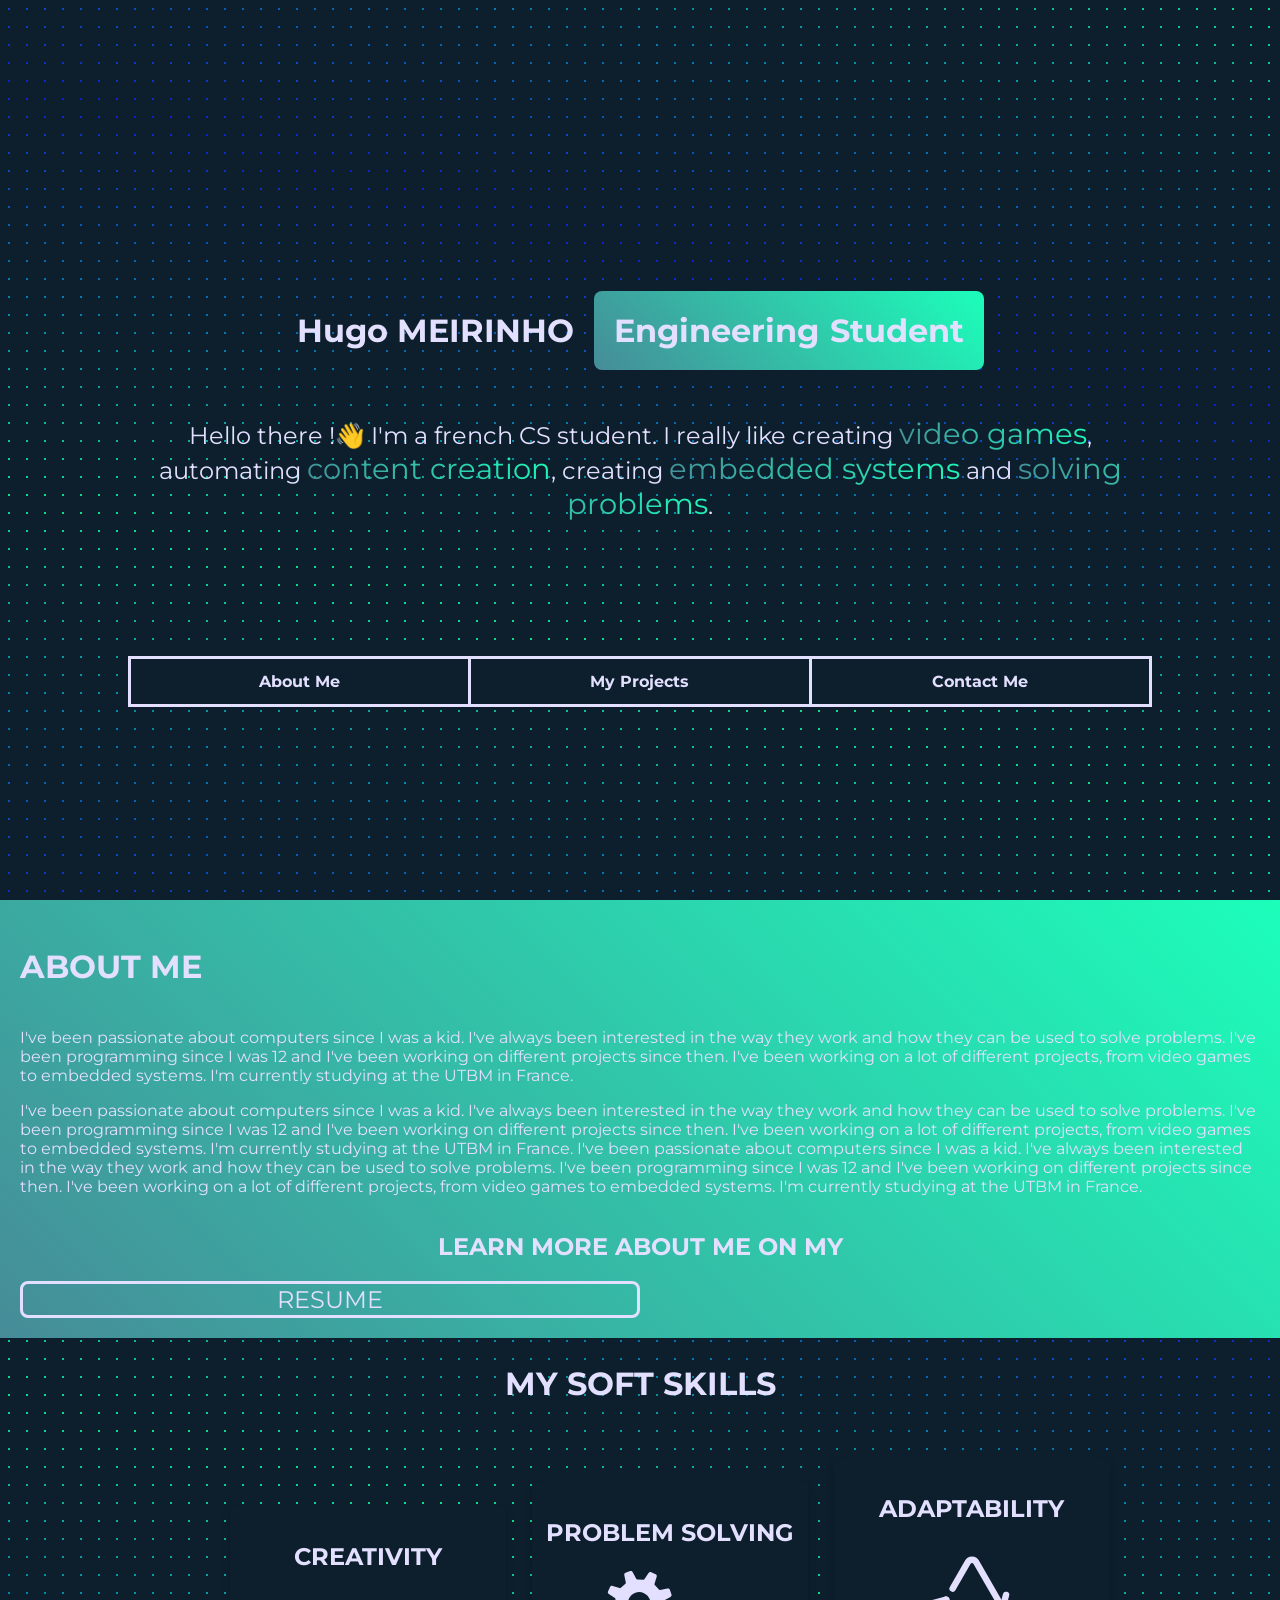
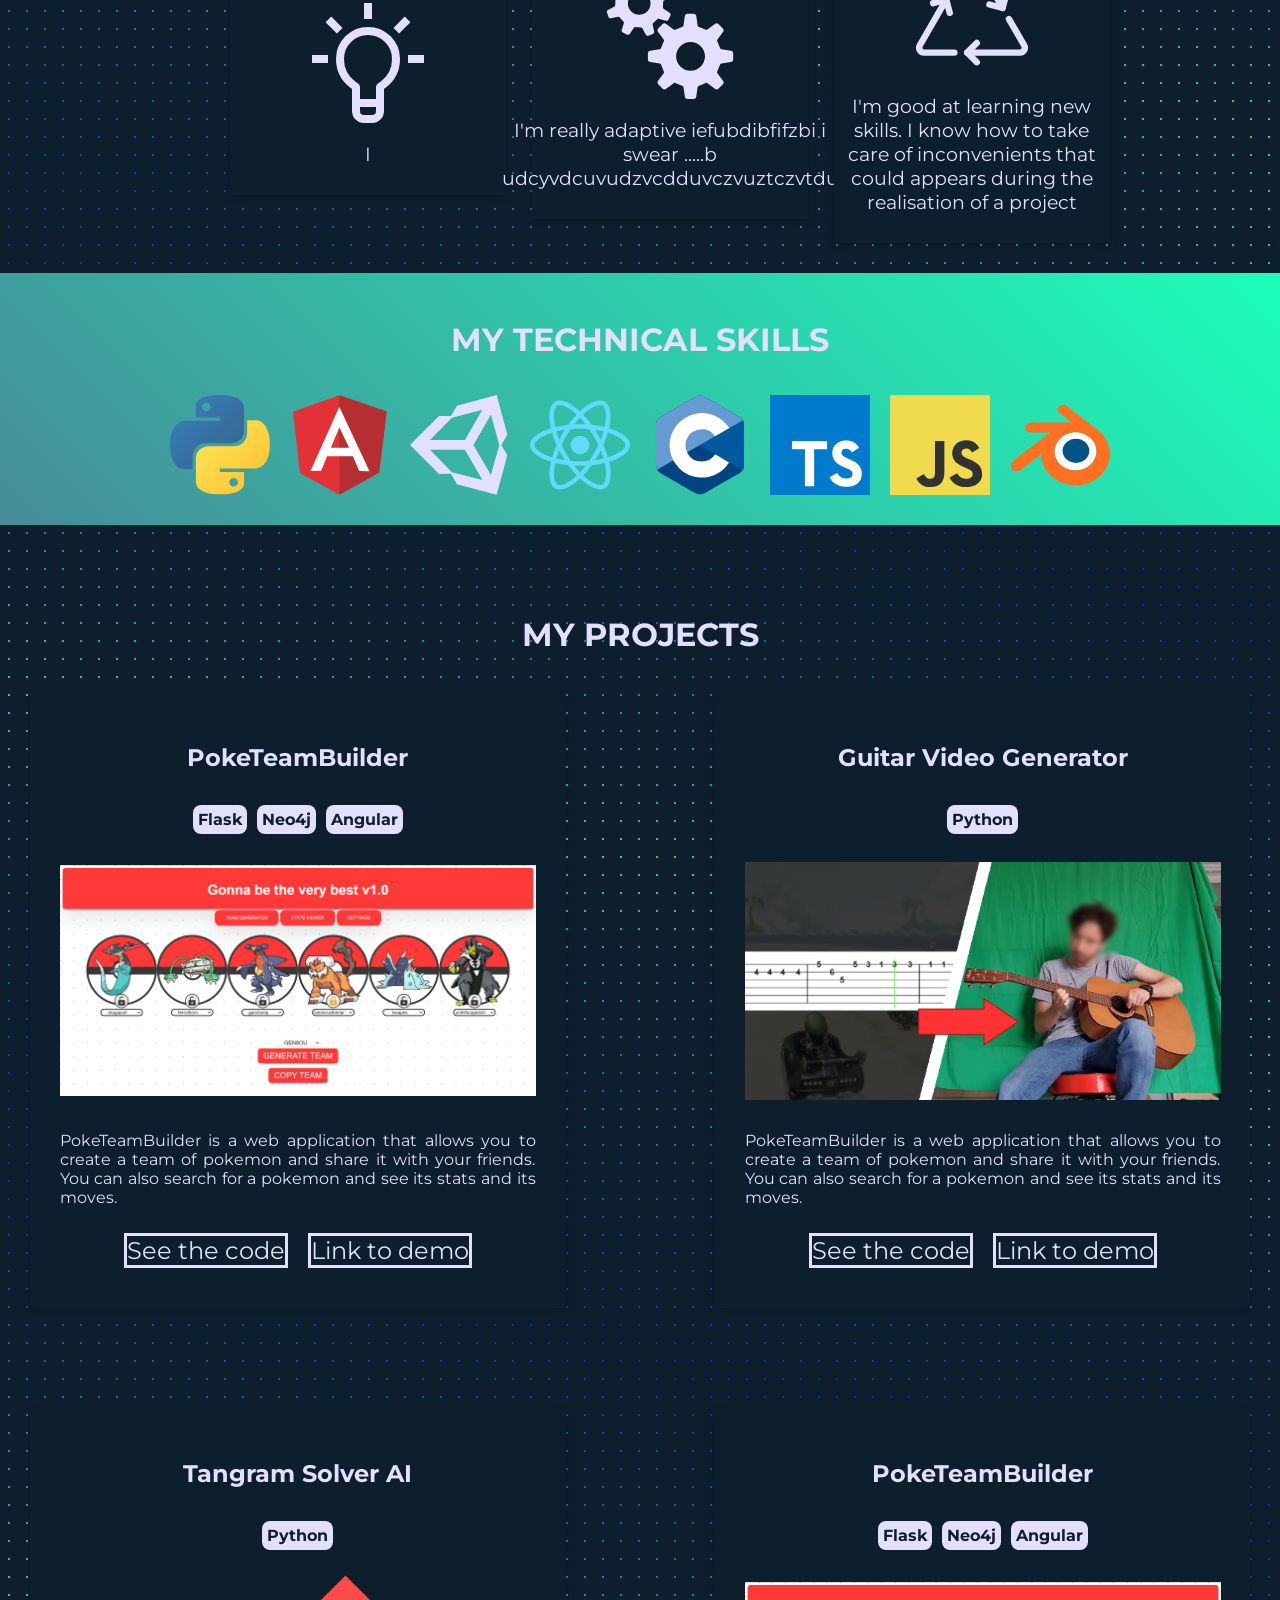
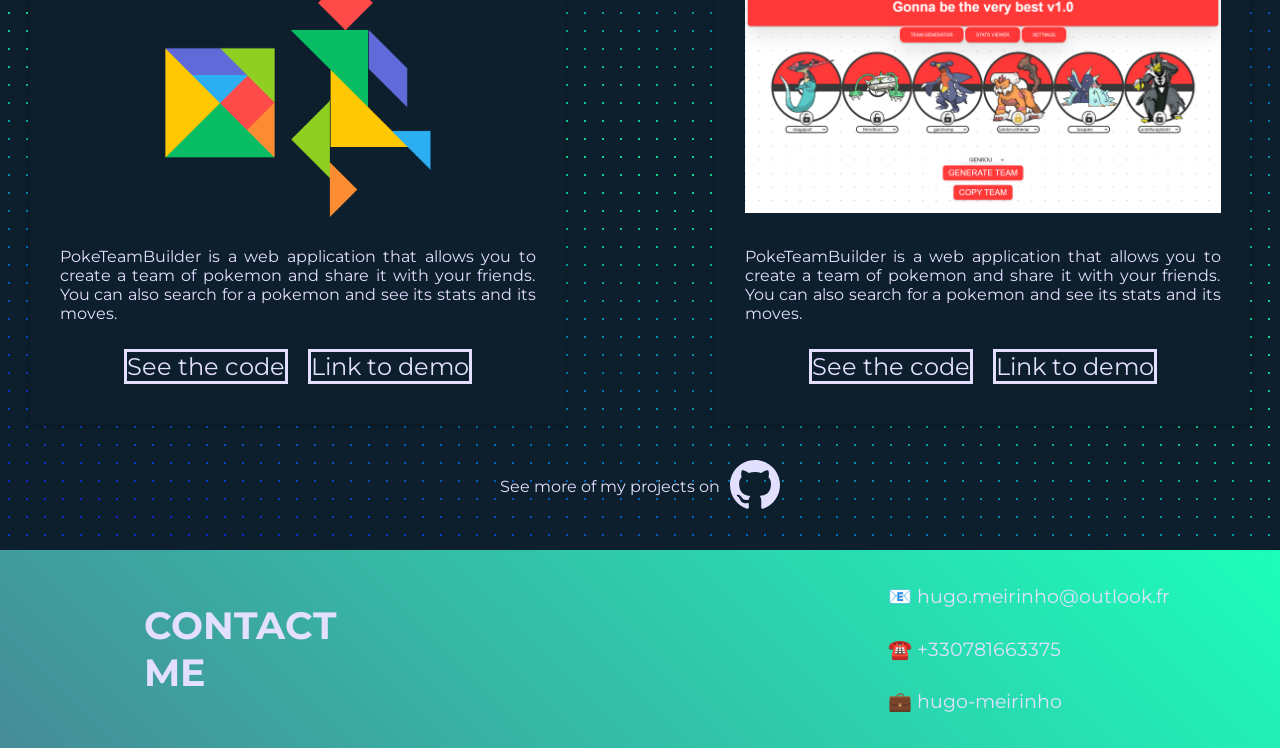
==== commit b3bdb755: "Feat: basic soft skills section" ====
--- a/home.html
+++ b/home.html
@@ -65,12 +65,32 @@
                     </div>
                     
                 </div>
-            </section>
-
-            <section class="resume-section">
                 <h2> LEARN MORE ABOUT ME ON MY</h2>
                 <button class="resume-button"> RESUME </button>
             </section>
+            <section class="soft-skills-section">
+                <h2> MY SOFT SKILLS</h2>
+                <div class="soft-skills-list">
+                    <div class="soft-skill-container">
+                        <h3>CREATIVITY</h3>
+                        <object data="Images/skills_icons/creativity.svg" type="image/svg+xml"></object>
+                        <p>I</p>
+                    </div>
+    
+                    <div class="soft-skill-container">
+                        <h3>PROBLEM SOLVING</h3>
+                        <object data="Images/skills_icons/problem_solving.svg" type="image/svg+xml"></object>
+                        <p> I'm really adaptive iefubdibfifzbi i swear .....b udcyvdcuvudzvcdduvczvuztczvtdu</p>
+                    </div>
+    
+                    <div class="soft-skill-container">
+                        <h3>ADAPTABILITY</h3>
+                        <object data="Images/skills_icons/adaptabillity.svg" type="image/svg+xml"></object>
+                        <p> I'm good at learning new skills. I know how to take care of inconvenients that could appears during the realisation of a project</p>
+                    </div>
+                </div> 
+            </section>
+
             <section class="skills-section">
                 <h1 class="skills-title"> MY TECHNICAL SKILLS </h1>
                 <div class="skills-icons-container">
@@ -174,7 +194,7 @@
                     </div>
 
                 </div>
-                <a href="https://github.com/HugoM25" class="hidden-ref">
+                <a target="_blank" href="https://github.com/HugoM25" class="hidden-ref">
                     <div class="see-more-github">
                         <p>See more of my projects on <p>
                         <object class="github-icon" data="Images/github_icon.svg" type="image/svg+xml"></object>
--- a/styleSheet.css
+++ b/styleSheet.css
@@ -157,7 +157,13 @@
     flex-direction: column;
     padding: 20px;
     background-image: linear-gradient(45deg, #468c98 0%, #1cfeba 100%);
-
+    color : var(--secondary-color);
+
+}
+
+.about-me-section > h2  {
+    color: var(--secondary-color);
+    text-align: center;
 }
 
 .about-me-title {
@@ -187,7 +193,8 @@
 
 .resume-button {
     height: 100%;
-    background-color: #0d1f2d;
+    width: 50%;
+    background-color: transparent;
     border: solid var(--secondary-color);
     color: var(--secondary-color);
     font-family: "Montserrat";
@@ -640,8 +647,70 @@
     font-size: 1.2em;
 }
 
-
-
+/*-----------------------------*/
+
+.soft-skills-section {
+    height: 100%;
+    width: 100%;
+
+    display: flex;
+    flex-direction: column;
+}
+
+.soft-skills-section > h2 {
+    color: var(--secondary-color);
+    font-family: "Montserrat";
+    font-size: 2em;
+    text-align: center;
+}
+
+.soft-skills-list {
+    height: 100%;
+    width: 100%;
+
+    display: flex;
+    flex-direction: row;
+    align-items: center;
+    justify-content: center;
+    gap: 2%;
+    padding: 30px;
+}
+
+.soft-skill-container {
+    height: 100%;
+    width: 20%;
+    
+    display: flex;
+    flex-direction: column;
+    align-items: center;
+    justify-content: center;
+
+    padding: 10px;
+
+    background-color: var(--primary-color);
+
+    box-shadow: 0 4px 8px 0 rgba(0,0,0,0.2);
+}
+
+.soft-skill-container > h3 {
+    color: var(--secondary-color);
+    font-family: "Montserrat";
+    font-size: 1.5em;
+}
+
+.soft-skill-container > p {
+    color: var(--secondary-color);
+    font-family: "Montserrat";
+    font-size: 1.2em;
+
+    text-align: center;
+    justify-content: center;
+}
+
+.soft-skill-container > object {
+    width: 50%;
+    height: 50%;
+}
 
 /* ------------------------------------------------------------------- */
 @media (max-width: 600px) {
@@ -701,4 +770,3 @@
     
 }
 
-
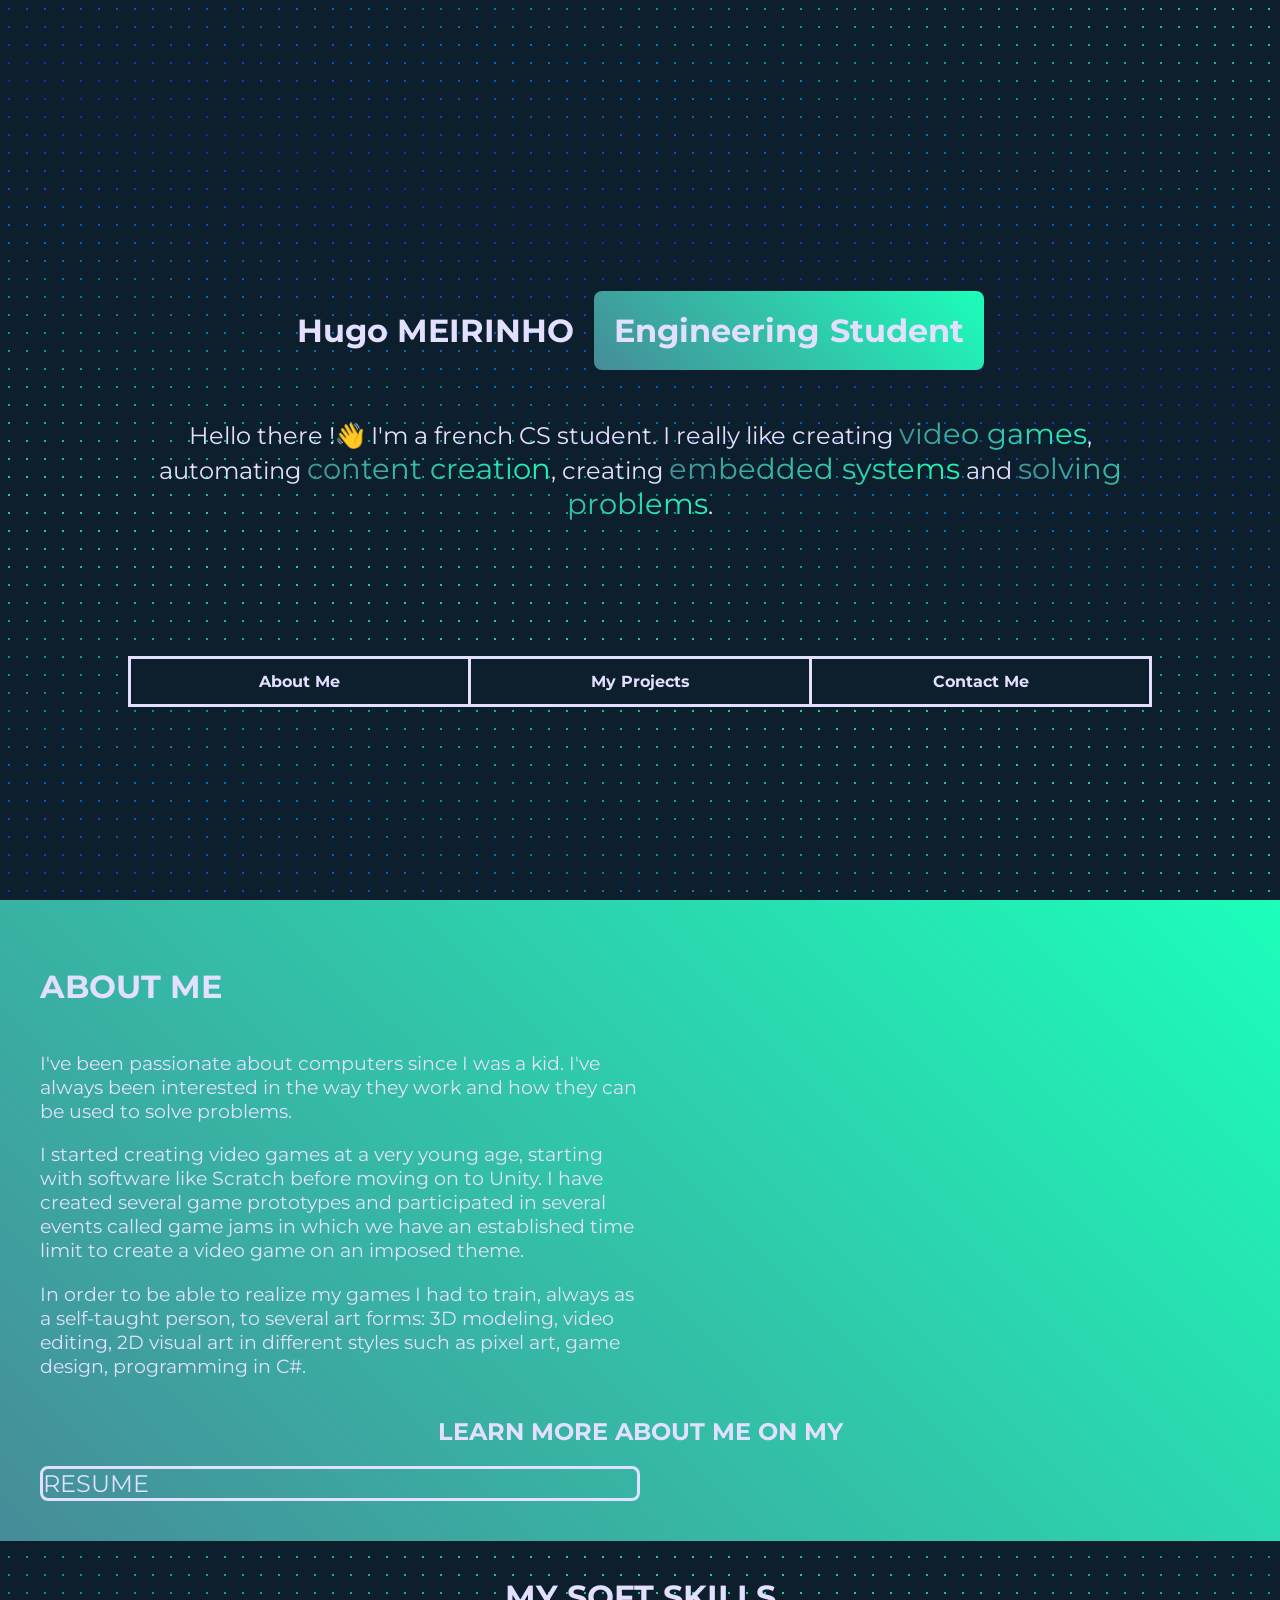
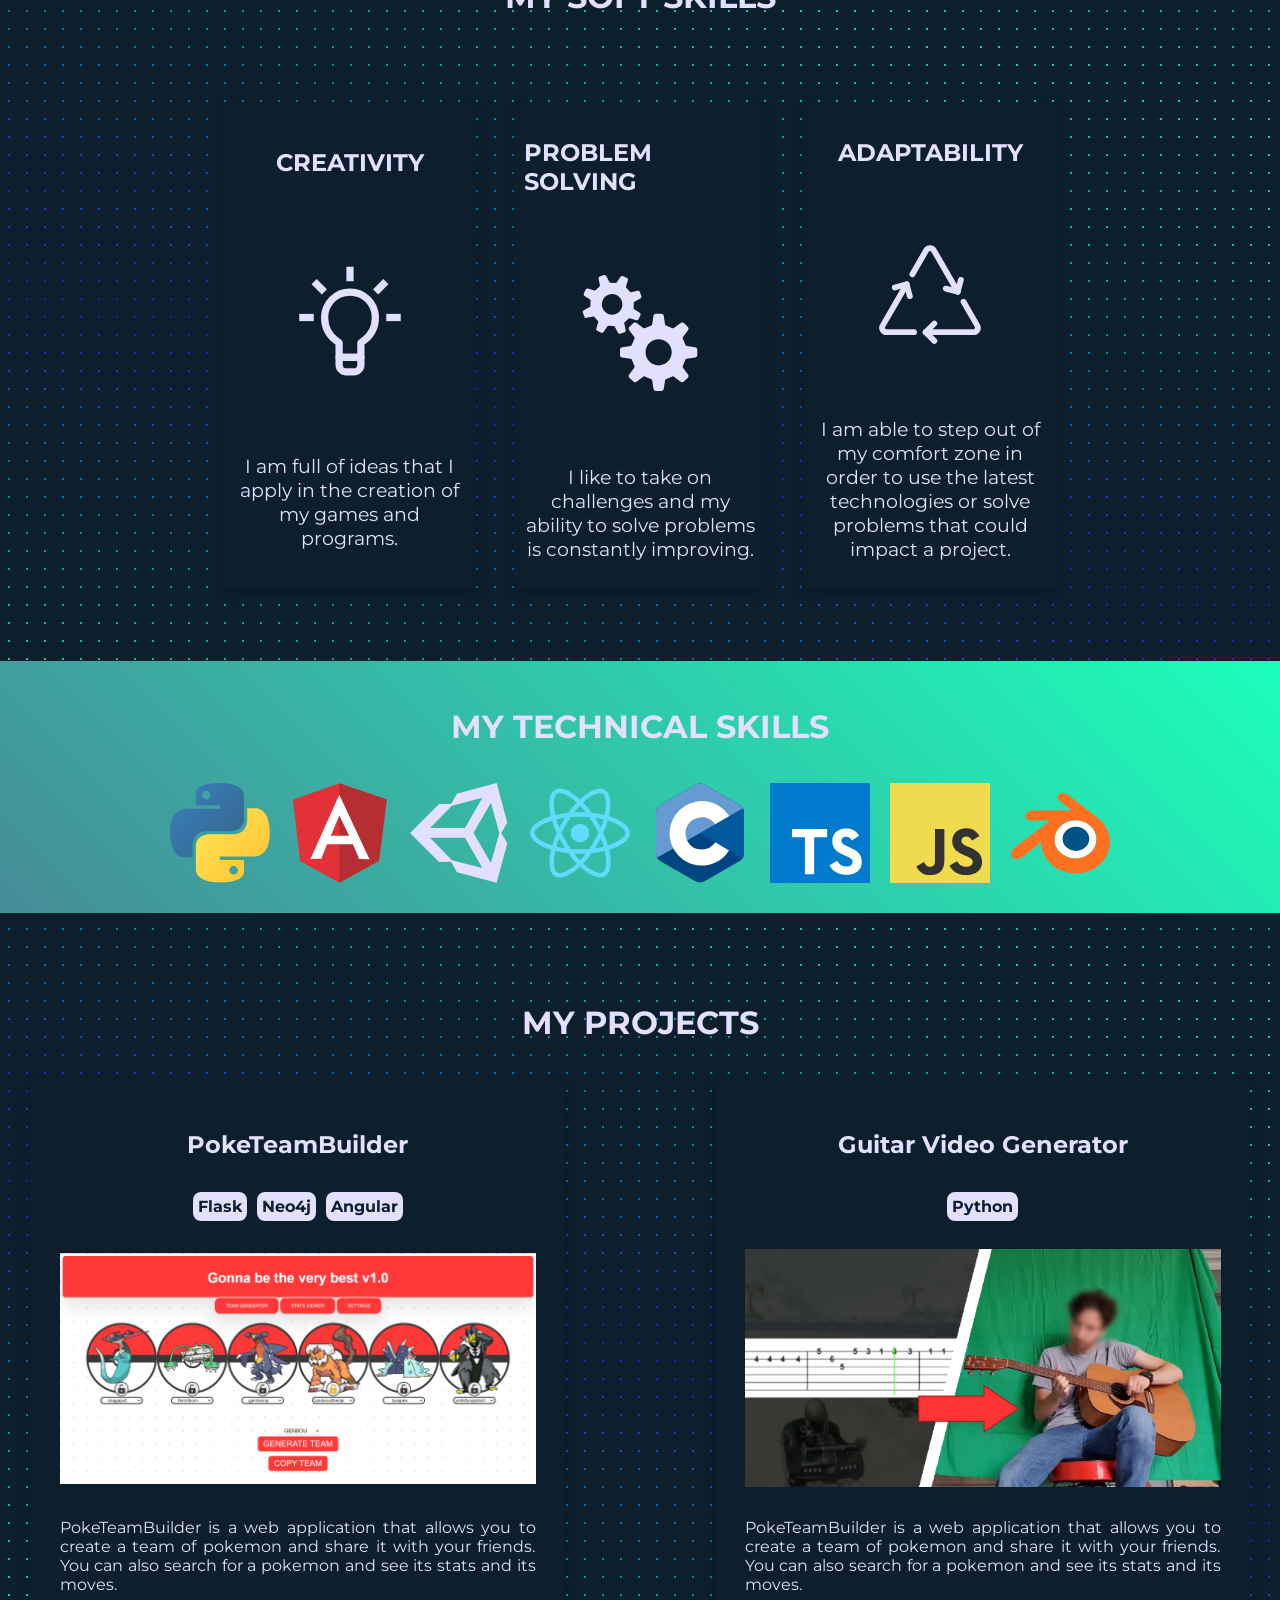
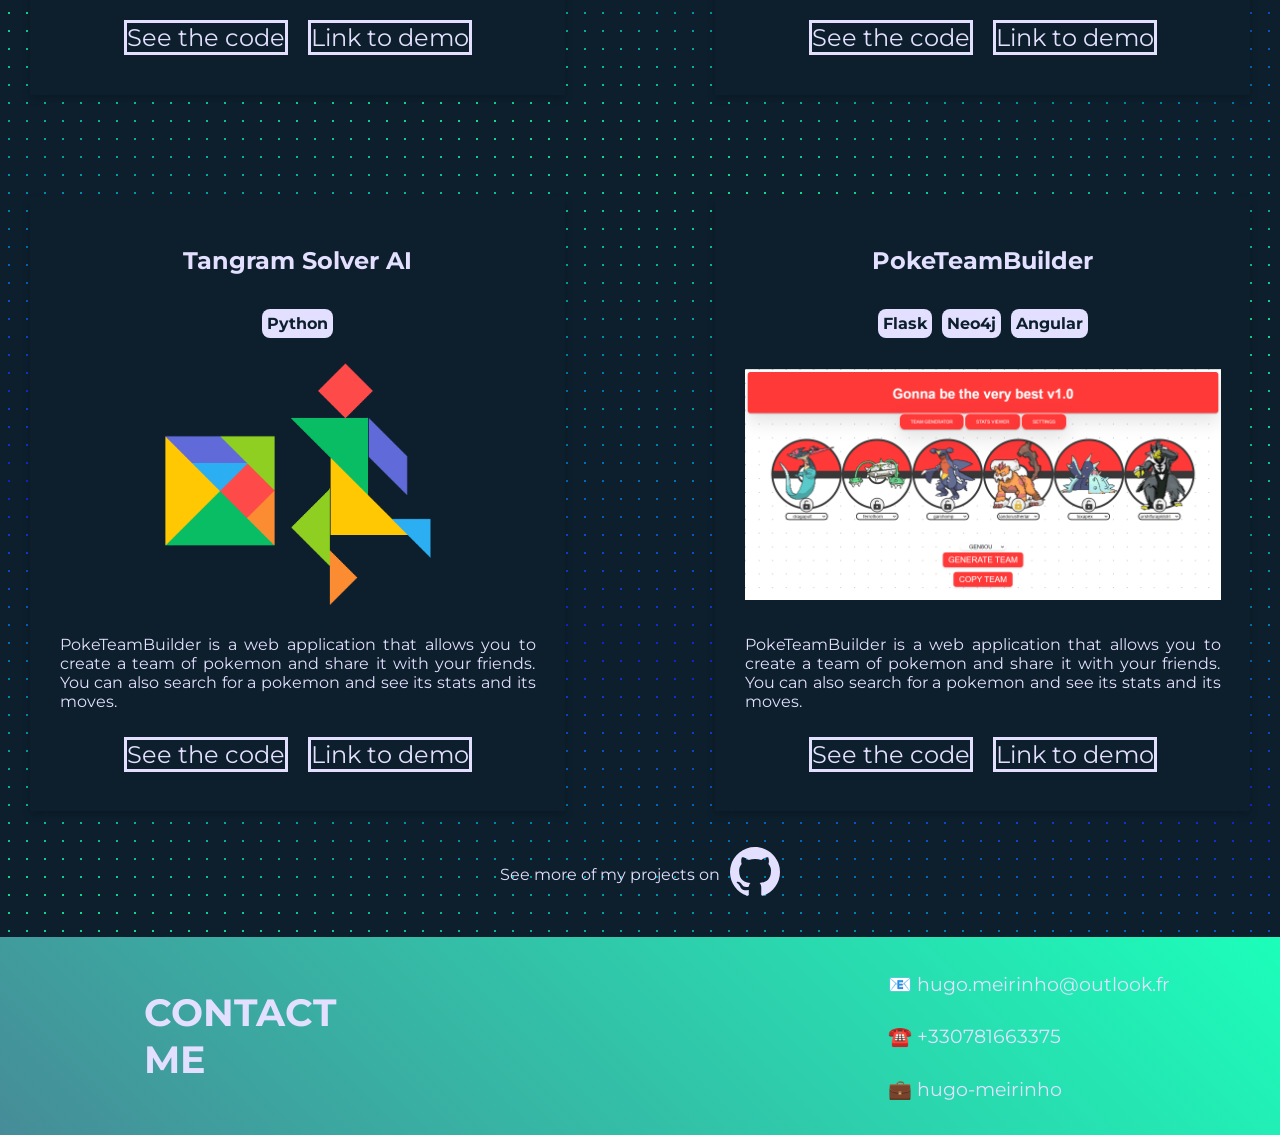
==== commit 44aea490: "Feat: implemented soft skills section" ====
--- a/home.html
+++ b/home.html
@@ -49,24 +49,25 @@
                 <h1 class="about-me-title"> ABOUT ME </h1>
                 <div class="about-me-container">
                     <div class="about-me-text-container">
-                        <p class="about-me-desc">
-                            I've been passionate about computers since I was a kid. I've always been interested in the way they work and how they can be used to solve problems.
-                            I've been programming since I was 12 and I've been working on different projects since then. I've been working on a lot of different projects, from video games to embedded systems.
-                            I'm currently studying at the UTBM in France.
+                        <p>
+                            I've been passionate about computers since I was a kid. I've always been interested in the way
+                            they work and how they can be used to solve problems.
                         </p>
-                        <p class="about-me-desc">
-                            I've been passionate about computers since I was a kid. I've always been interested in the way they work and how they can be used to solve problems.
-                            I've been programming since I was 12 and I've been working on different projects since then. I've been working on a lot of different projects, from video games to embedded systems.
-                            I'm currently studying at the UTBM in France.
-                            I've been passionate about computers since I was a kid. I've always been interested in the way they work and how they can be used to solve problems.
-                            I've been programming since I was 12 and I've been working on different projects since then. I've been working on a lot of different projects, from video games to embedded systems.
-                            I'm currently studying at the UTBM in France.
+                        <p>
+                            I started creating video games at a very young age, starting with software like Scratch 
+                            before moving on to Unity. I have created several game prototypes and participated in 
+                            several events called game jams in which we have an established time limit to create a video game 
+                            on an imposed theme.
                         </p>
-                    </div>
-                    
+                        <p>
+                            In order to be able to realize my games I had to train, always as a self-taught person, 
+                            to several art forms: 3D modeling, video editing, 2D visual art in different styles such as pixel art, 
+                            game design, programming in C#.
+                        </p>
+                    </div>
                 </div>
                 <h2> LEARN MORE ABOUT ME ON MY</h2>
-                <button class="resume-button"> RESUME </button>
+                <a class="resume-button"> RESUME </a>
             </section>
             <section class="soft-skills-section">
                 <h2> MY SOFT SKILLS</h2>
@@ -74,19 +75,19 @@
                     <div class="soft-skill-container">
                         <h3>CREATIVITY</h3>
                         <object data="Images/skills_icons/creativity.svg" type="image/svg+xml"></object>
-                        <p>I</p>
+                        <p>I am full of ideas that I apply in the creation of my games and programs.</p>
                     </div>
     
                     <div class="soft-skill-container">
                         <h3>PROBLEM SOLVING</h3>
                         <object data="Images/skills_icons/problem_solving.svg" type="image/svg+xml"></object>
-                        <p> I'm really adaptive iefubdibfifzbi i swear .....b udcyvdcuvudzvcdduvczvuztczvtdu</p>
+                        <p> I like to take on challenges and my ability to solve problems is constantly improving.</p>
                     </div>
     
                     <div class="soft-skill-container">
                         <h3>ADAPTABILITY</h3>
                         <object data="Images/skills_icons/adaptabillity.svg" type="image/svg+xml"></object>
-                        <p> I'm good at learning new skills. I know how to take care of inconvenients that could appears during the realisation of a project</p>
+                        <p> I am able to step out of my comfort zone in order to use the latest technologies or solve problems that could impact a project.</p>
                     </div>
                 </div> 
             </section>
@@ -94,14 +95,14 @@
             <section class="skills-section">
                 <h1 class="skills-title"> MY TECHNICAL SKILLS </h1>
                 <div class="skills-icons-container">
-                    <object class="skill-icon" data="Images/python_icon.svg" type="image/svg+xml"></object>
-                    <object class="skill-icon" data="Images/angular_icon.svg" type="image/svg+xml"></object>
-                    <object class="skill-icon" data="Images/unity_icon.svg" type="image/svg+xml"></object>
-                    <object class="skill-icon" data="Images/react_icon.svg" type="image/svg+xml"></object>
-                    <object class="skill-icon" data="Images/c_icon.svg" type="image/svg+xml"></object>
-                    <object class="skill-icon" data="Images/typescript_icon.svg" type="image/svg+xml"></object>
-                    <object class="skill-icon" data="Images/javascript_icon.svg" type="image/svg+xml"></object>
-                    <object class="skill-icon" data="Images/blender_icon.svg" type="image/svg+xml"></object>
+                    <object class="skill-icon" data="Images/tech_icons/python_icon.svg" type="image/svg+xml"></object>
+                    <object class="skill-icon" data="Images/tech_icons/angular_icon.svg" type="image/svg+xml"></object>
+                    <object class="skill-icon" data="Images/tech_icons/unity_icon.svg" type="image/svg+xml"></object>
+                    <object class="skill-icon" data="Images/tech_icons/react_icon.svg" type="image/svg+xml"></object>
+                    <object class="skill-icon" data="Images/tech_icons/c_icon.svg" type="image/svg+xml"></object>
+                    <object class="skill-icon" data="Images/tech_icons/typescript_icon.svg" type="image/svg+xml"></object>
+                    <object class="skill-icon" data="Images/tech_icons/javascript_icon.svg" type="image/svg+xml"></object>
+                    <object class="skill-icon" data="Images/tech_icons/blender_icon.svg" type="image/svg+xml"></object>
 
                 </div> 
             </section>
@@ -117,7 +118,7 @@
                                 <h2 class="project-tech">Neo4j</h2>
                                 <h2 class="project-tech">Angular</h2>
                             </div>
-                            <img class="project-img" src="Images/screen_pokeTeamBuilder.png" alt="project-img">
+                            <img class="project-img" src="Images/pic_projects/screen_pokeTeamBuilder.png" alt="project-img">
                             <div class="project-desc-container">
                                 <p class="project-desc">
                                     PokeTeamBuilder is a web application that allows you to create a team of pokemon and share it with your friends.
@@ -137,7 +138,7 @@
                             <div class="project-tech-stack">
                                 <h2 class="project-tech">Python</h2>
                             </div>
-                            <img class="project-img" src="Images/screen_guitarBot.png" alt="project-img">
+                            <img class="project-img" src="Images/pic_projects/screen_guitarBot.png" alt="project-img">
                             <div class="project-desc-container">
                                 <p class="project-desc">
                                     PokeTeamBuilder is a web application that allows you to create a team of pokemon and share it with your friends.
@@ -157,7 +158,7 @@
                             <div class="project-tech-stack">
                                 <h2 class="project-tech">Python</h2>
                             </div>
-                            <img class="project-img" src="Images/tangram.png" alt="project-img">
+                            <img class="project-img" src="Images/pic_projects/tangram.png" alt="project-img">
                             <div class="project-desc-container">
                                 <p class="project-desc">
                                     PokeTeamBuilder is a web application that allows you to create a team of pokemon and share it with your friends.
@@ -179,7 +180,7 @@
                                 <h2 class="project-tech">Neo4j</h2>
                                 <h2 class="project-tech">Angular</h2>
                             </div>
-                            <img class="project-img" src="Images/screen_pokeTeamBuilder.png" alt="project-img">
+                            <img class="project-img" src="Images/pic_projects/screen_pokeTeamBuilder.png" alt="project-img">
                             <div class="project-desc-container">
                                 <p class="project-desc">
                                     PokeTeamBuilder is a web application that allows you to create a team of pokemon and share it with your friends.
@@ -197,7 +198,7 @@
                 <a target="_blank" href="https://github.com/HugoM25" class="hidden-ref">
                     <div class="see-more-github">
                         <p>See more of my projects on <p>
-                        <object class="github-icon" data="Images/github_icon.svg" type="image/svg+xml"></object>
+                        <object class="github-icon" data="Images/tech_icons/github_icon.svg" type="image/svg+xml"></object>
                     </div>
                 </a>
             </section> 
--- a/styleSheet.css
+++ b/styleSheet.css
@@ -15,6 +15,10 @@
 html, body {
     margin: 0;
     padding: 0;
+}
+
+* {
+    box-sizing: border-box;
 }
 
 
@@ -155,7 +159,7 @@
 
     display: flex;
     flex-direction: column;
-    padding: 20px;
+    padding: 40px;
     background-image: linear-gradient(45deg, #468c98 0%, #1cfeba 100%);
     color : var(--secondary-color);
 
@@ -173,9 +177,13 @@
     font-size: 2em;
 }
 
-.about-me-desc {
-    font-family: "Montserrat";
-    font-size: 1em;
+.about-me-text-container {
+    width: 50%
+}
+
+.about-me-text-container > p {
+    font-family: "Montserrat";
+    font-size: 1.2em;
     color: #E3DFFF;
 }
 
@@ -339,7 +347,7 @@
     
     margin-top: 2%;
     padding: 5%;
-    width: 80%;
+    width: 90%;
 
     align-items: center;
     justify-content: center;
@@ -650,11 +658,12 @@
 /*-----------------------------*/
 
 .soft-skills-section {
-    height: 100%;
+    height: 80vh;
     width: 100%;
-
-    display: flex;
-    flex-direction: column;
+    display: flex;
+    flex-direction: column;
+
+    padding: 10px;
 }
 
 .soft-skills-section > h2 {
@@ -672,12 +681,12 @@
     flex-direction: row;
     align-items: center;
     justify-content: center;
-    gap: 2%;
-    padding: 30px;
+
+    gap: 3vw;
 }
 
 .soft-skill-container {
-    height: 100%;
+    height: 80%;
     width: 20%;
     
     display: flex;
@@ -767,6 +776,22 @@
     .contact-me-infos {
         gap: 5px;
     }
+
+
+    .soft-skill-container {
+        width: 80%;
+        height: 30%;
+    }
+
+    .soft-skills-list {
+        flex-direction: column;
+        align-items: center;
+        justify-content: center;
+    }
+
+    .soft-skills-section {
+        height: 100%;
+    }
     
 }
 
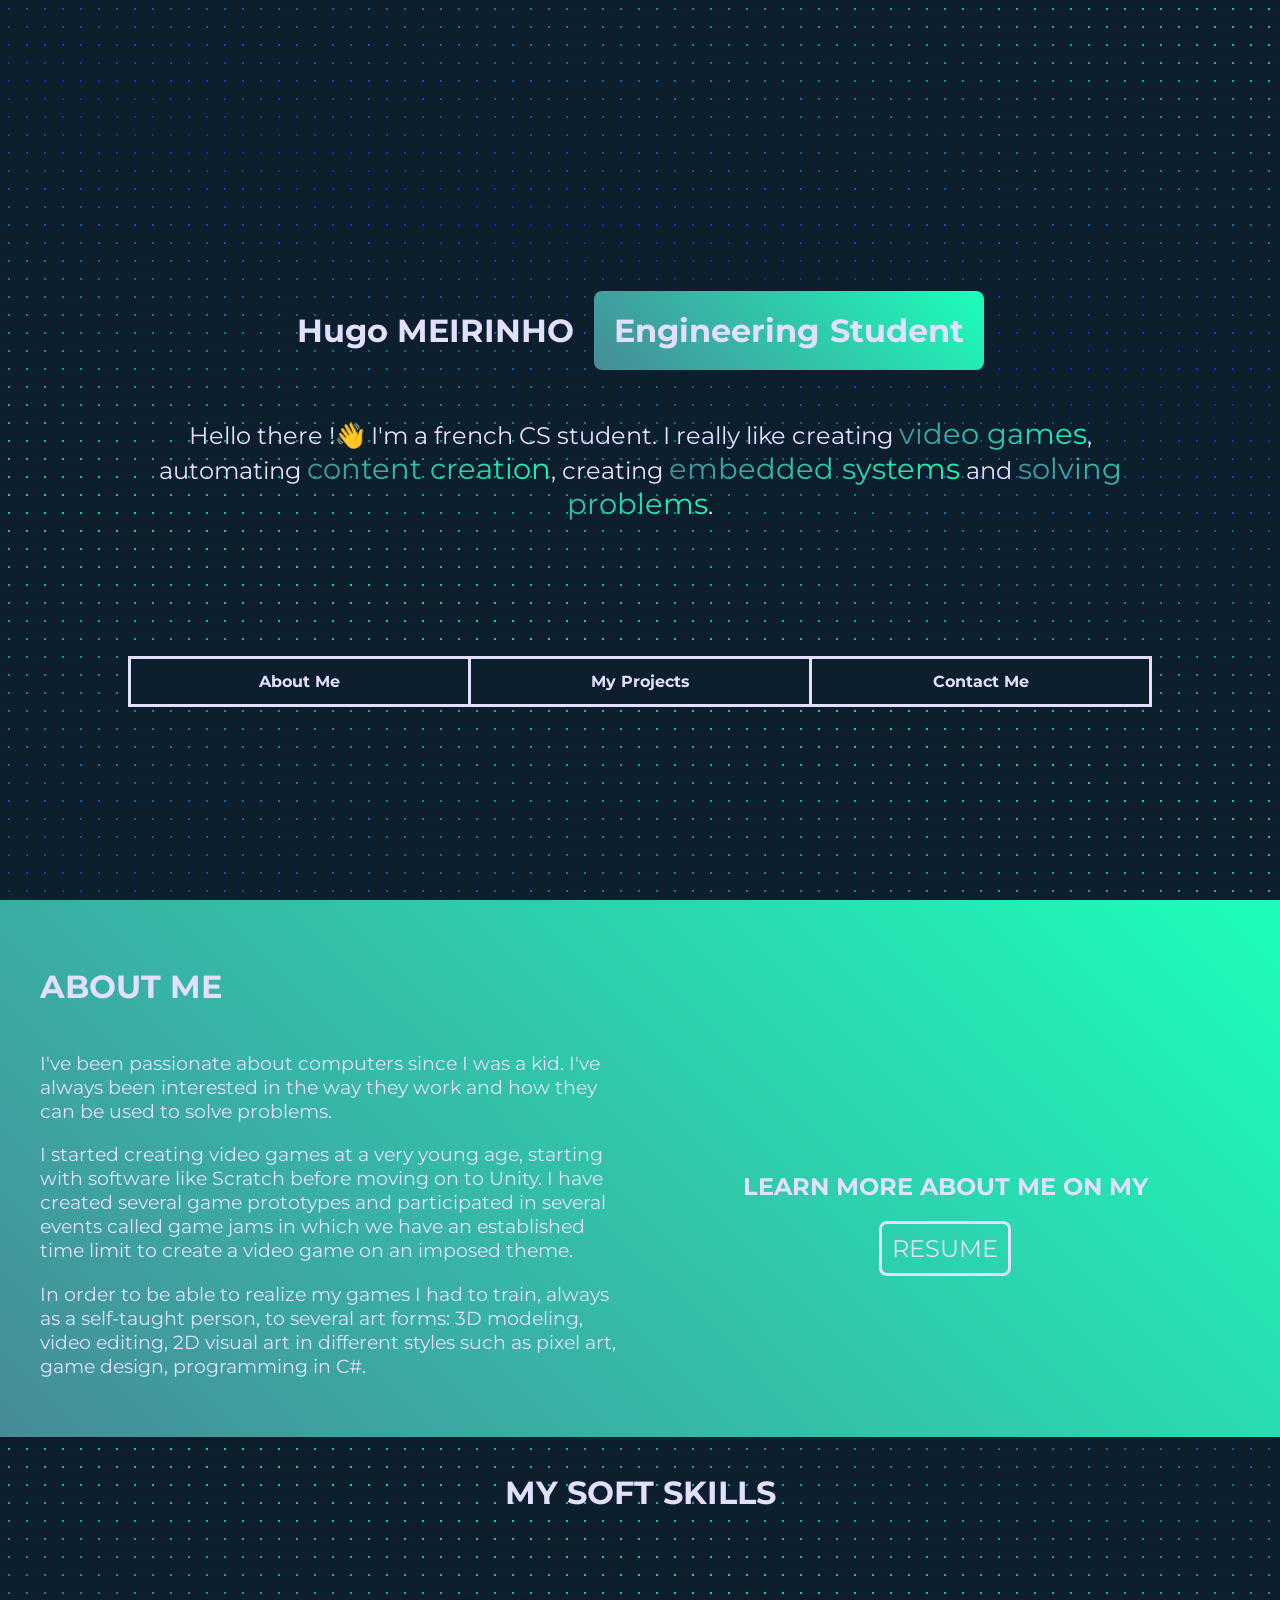
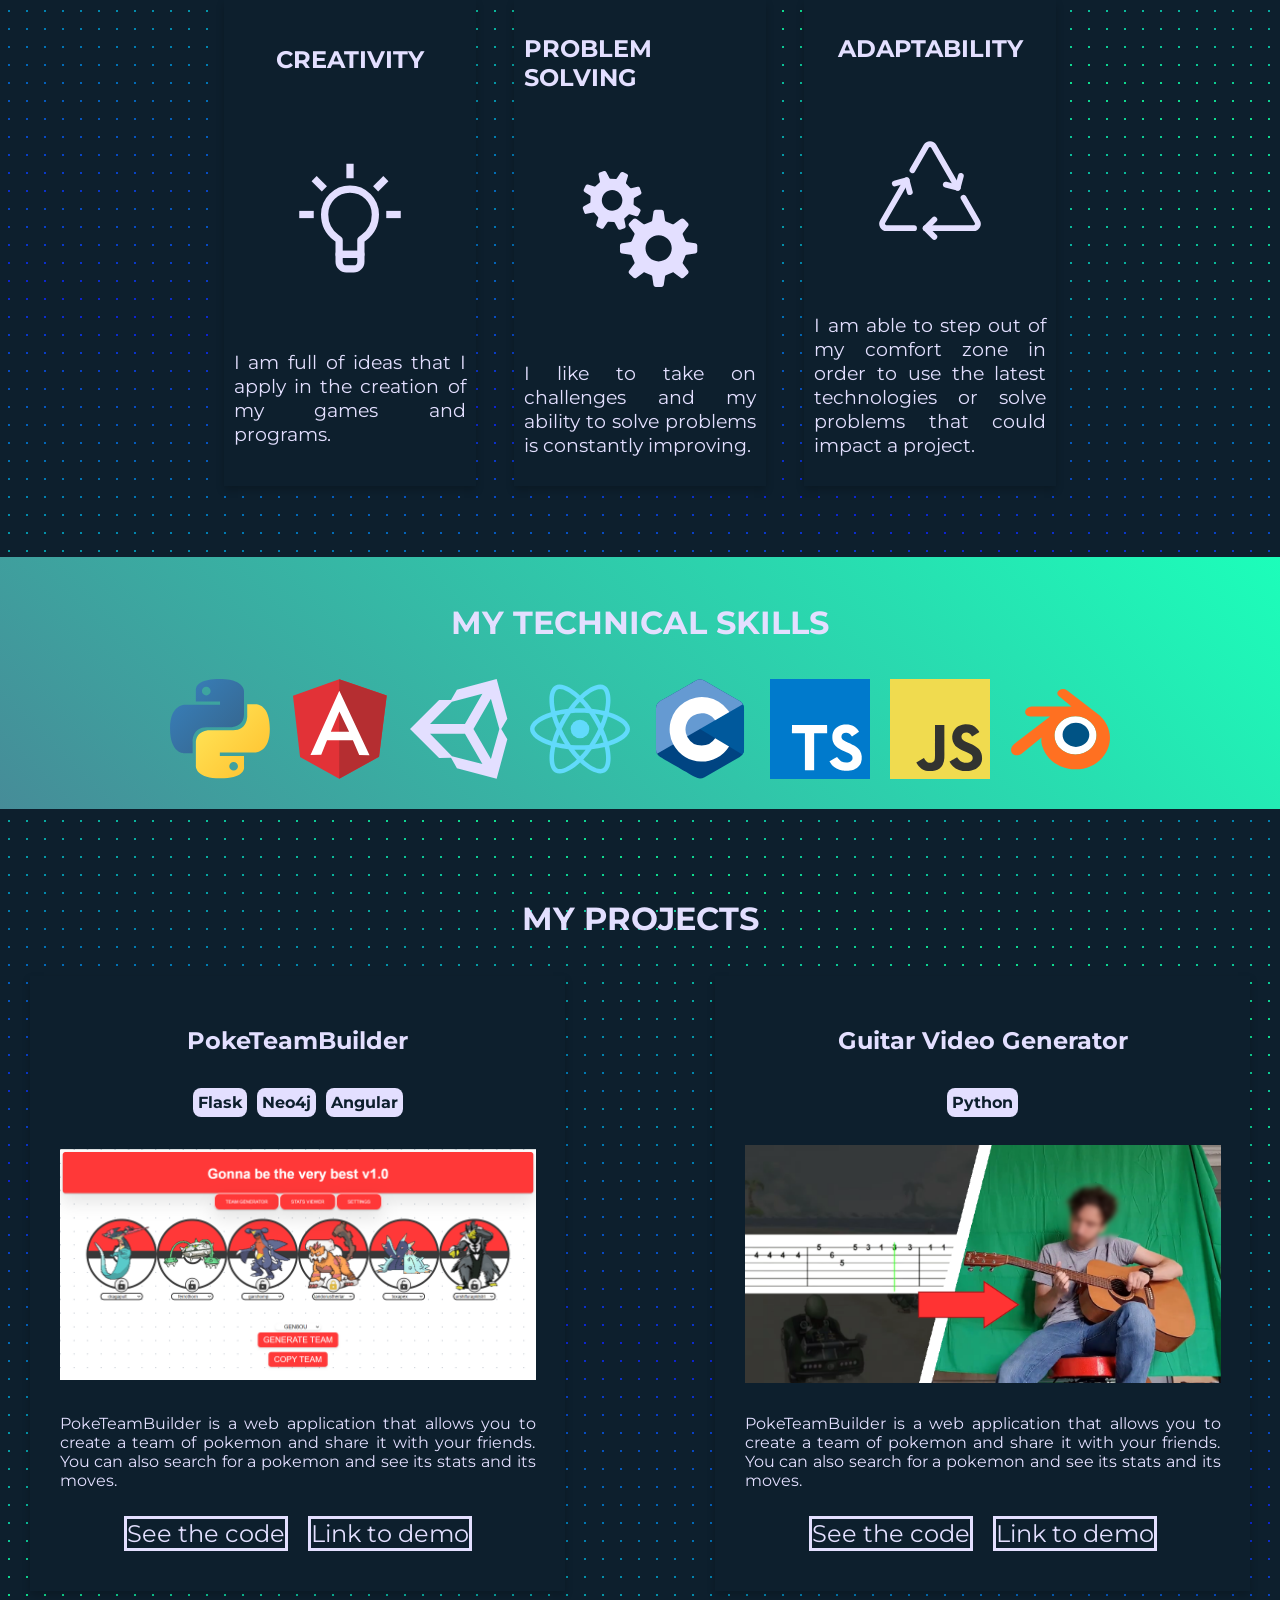
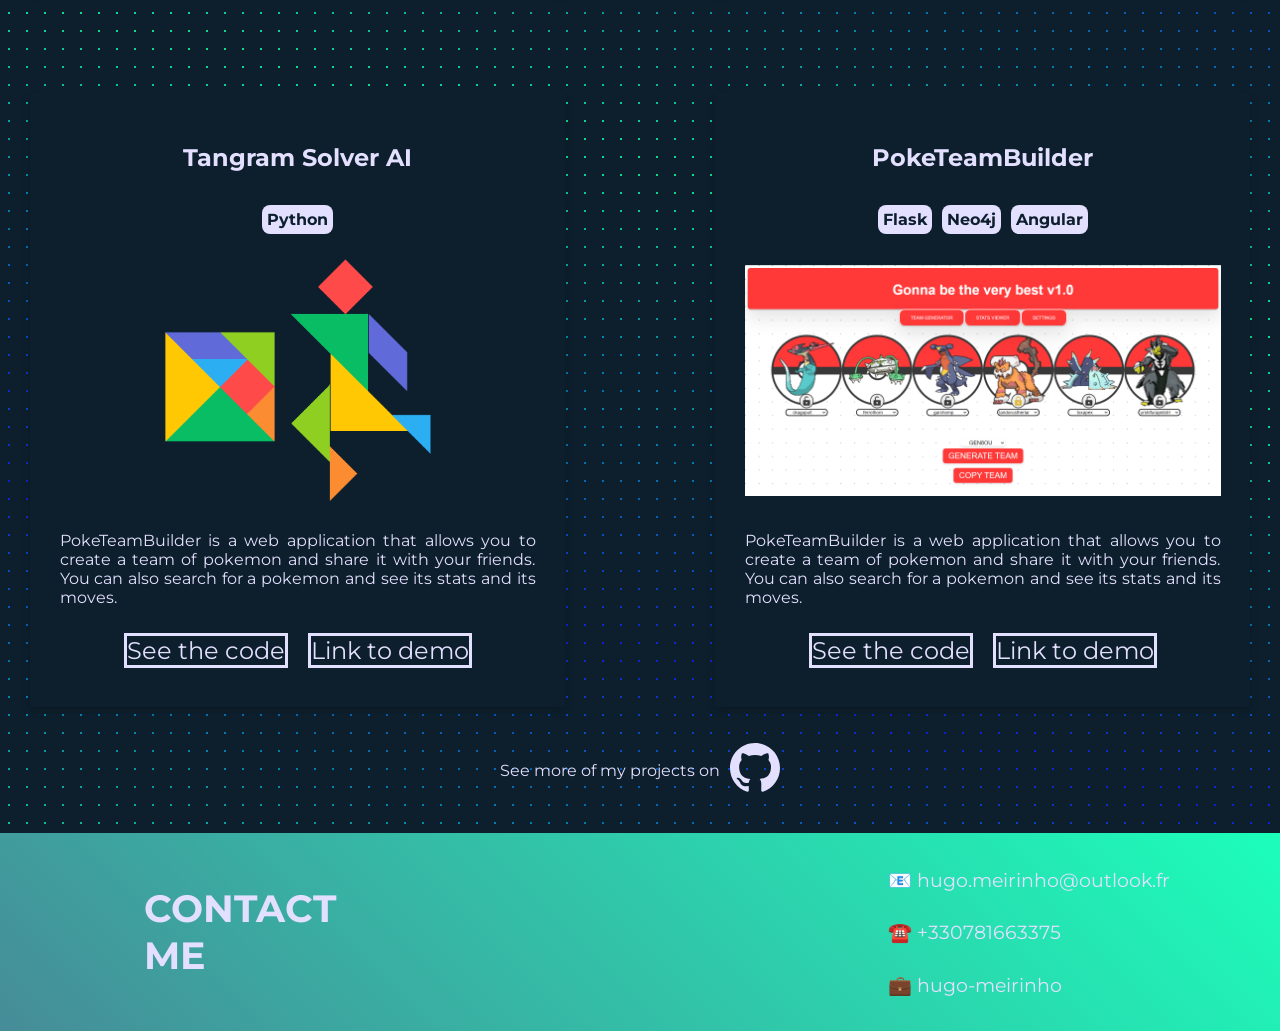
==== commit 0bf52026: "Feat: page section jumps" ====
--- a/home.html
+++ b/home.html
@@ -26,17 +26,17 @@
                 <!--Container for the shortcut to the differents sections-->
                 <div class="nav-container">
                     <div class="tab-select">
-                        <a class="shortcut-item">
+                        <a href="#section-about-me" class="shortcut-item">
                             <h2 class="shortcut-text">
                                 About Me 
                             </h2>
                         </a>
                         <a href="#section-projects" class="shortcut-item">
                             <h2 class="shortcut-text">
-                            My Projects
+                                My Projects
                             </h2>
                         </a>
-                        <a class="shortcut-item">
+                        <a href="#section-contact-me" class="shortcut-item">
                             <h2 class="shortcut-text">
                                 Contact Me
                             </h2>
@@ -45,7 +45,7 @@
                 </div>
             </div>
 
-            <section class="about-me-section">
+            <section id="section-about-me" class="about-me-section">
                 <h1 class="about-me-title"> ABOUT ME </h1>
                 <div class="about-me-container">
                     <div class="about-me-text-container">
@@ -65,9 +65,12 @@
                             game design, programming in C#.
                         </p>
                     </div>
-                </div>
-                <h2> LEARN MORE ABOUT ME ON MY</h2>
-                <a class="resume-button"> RESUME </a>
+                    <div class="resume-part">
+                        <h2> LEARN MORE ABOUT ME ON MY</h2>
+                        <a class="resume-button"> RESUME </a>
+                    </div>
+                </div>
+                
             </section>
             <section class="soft-skills-section">
                 <h2> MY SOFT SKILLS</h2>
@@ -103,11 +106,10 @@
                     <object class="skill-icon" data="Images/tech_icons/typescript_icon.svg" type="image/svg+xml"></object>
                     <object class="skill-icon" data="Images/tech_icons/javascript_icon.svg" type="image/svg+xml"></object>
                     <object class="skill-icon" data="Images/tech_icons/blender_icon.svg" type="image/svg+xml"></object>
-
                 </div> 
             </section>
 
-            <section class="section-container">
+            <section id="section-projects" class="section-container">
                 <h1 class="projects-section-title"> MY PROJECTS </h1>
                 <div class="projects-list-container">
                     <div class="project-item">                        
@@ -203,7 +205,7 @@
                 </a>
             </section> 
             
-            <section class="contact-me-container">
+            <section id="section-contact-me" class="contact-me-container">
                 <div class="contact-me-logo-container">
                     <h1 class="contact-me-logo">
                         CONTACT <br>
--- a/styleSheet.css
+++ b/styleSheet.css
@@ -159,10 +159,24 @@
 
     display: flex;
     flex-direction: column;
+    
     padding: 40px;
     background-image: linear-gradient(45deg, #468c98 0%, #1cfeba 100%);
     color : var(--secondary-color);
-
+}
+
+.about-me-container {
+    display: flex;
+    flex-direction: row;
+    gap: 20px;
+}
+
+.resume-part {
+    display: flex;
+    flex-direction: column;
+    justify-content: center;
+    align-items: center;
+    width: 50%;
 }
 
 .about-me-section > h2  {
@@ -200,14 +214,13 @@
 }
 
 .resume-button {
-    height: 100%;
-    width: 50%;
     background-color: transparent;
     border: solid var(--secondary-color);
     color: var(--secondary-color);
     font-family: "Montserrat";
     font-size: 1.5em;
     border-radius: 8px;
+    padding: 10px;
 }
 
 .resume-button:hover {
@@ -712,8 +725,9 @@
     font-family: "Montserrat";
     font-size: 1.2em;
 
-    text-align: center;
-    justify-content: center;
+    text-align: justify;
+    justify-content: center;
+
 }
 
 .soft-skill-container > object {
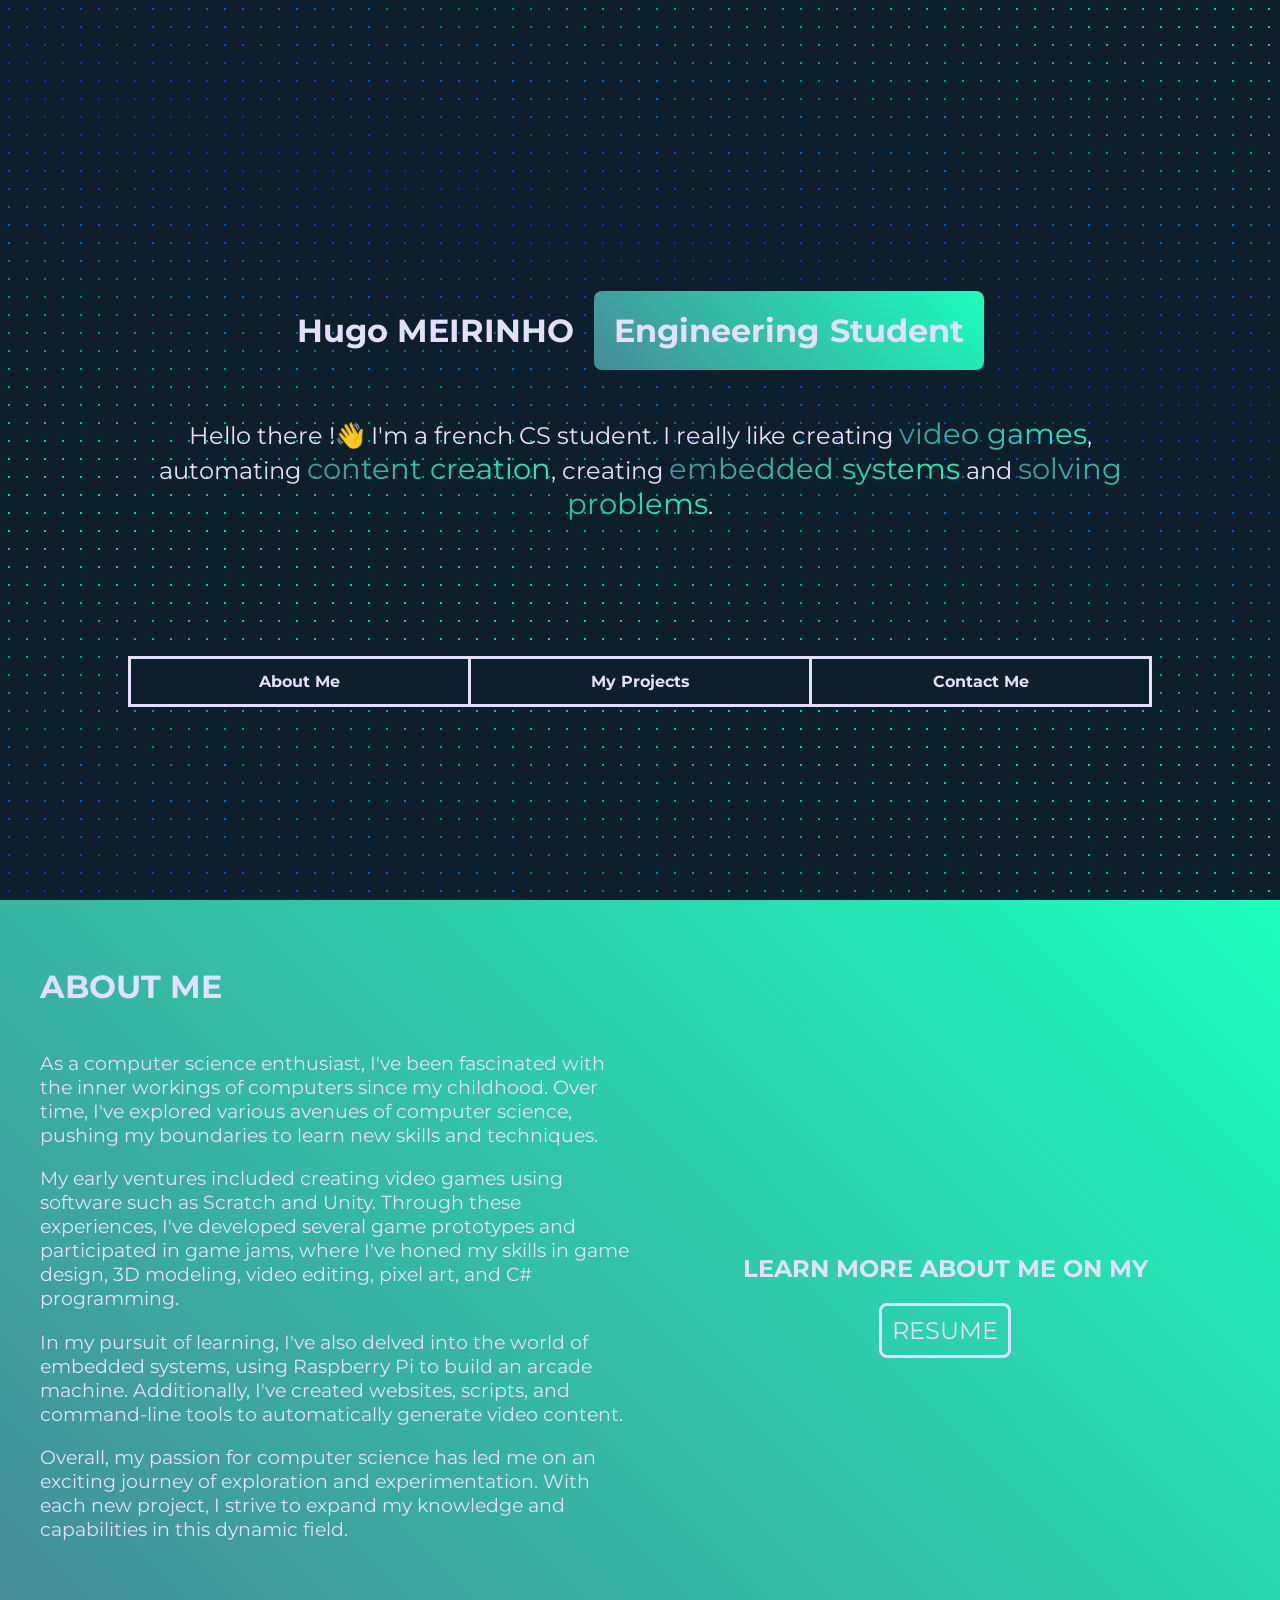
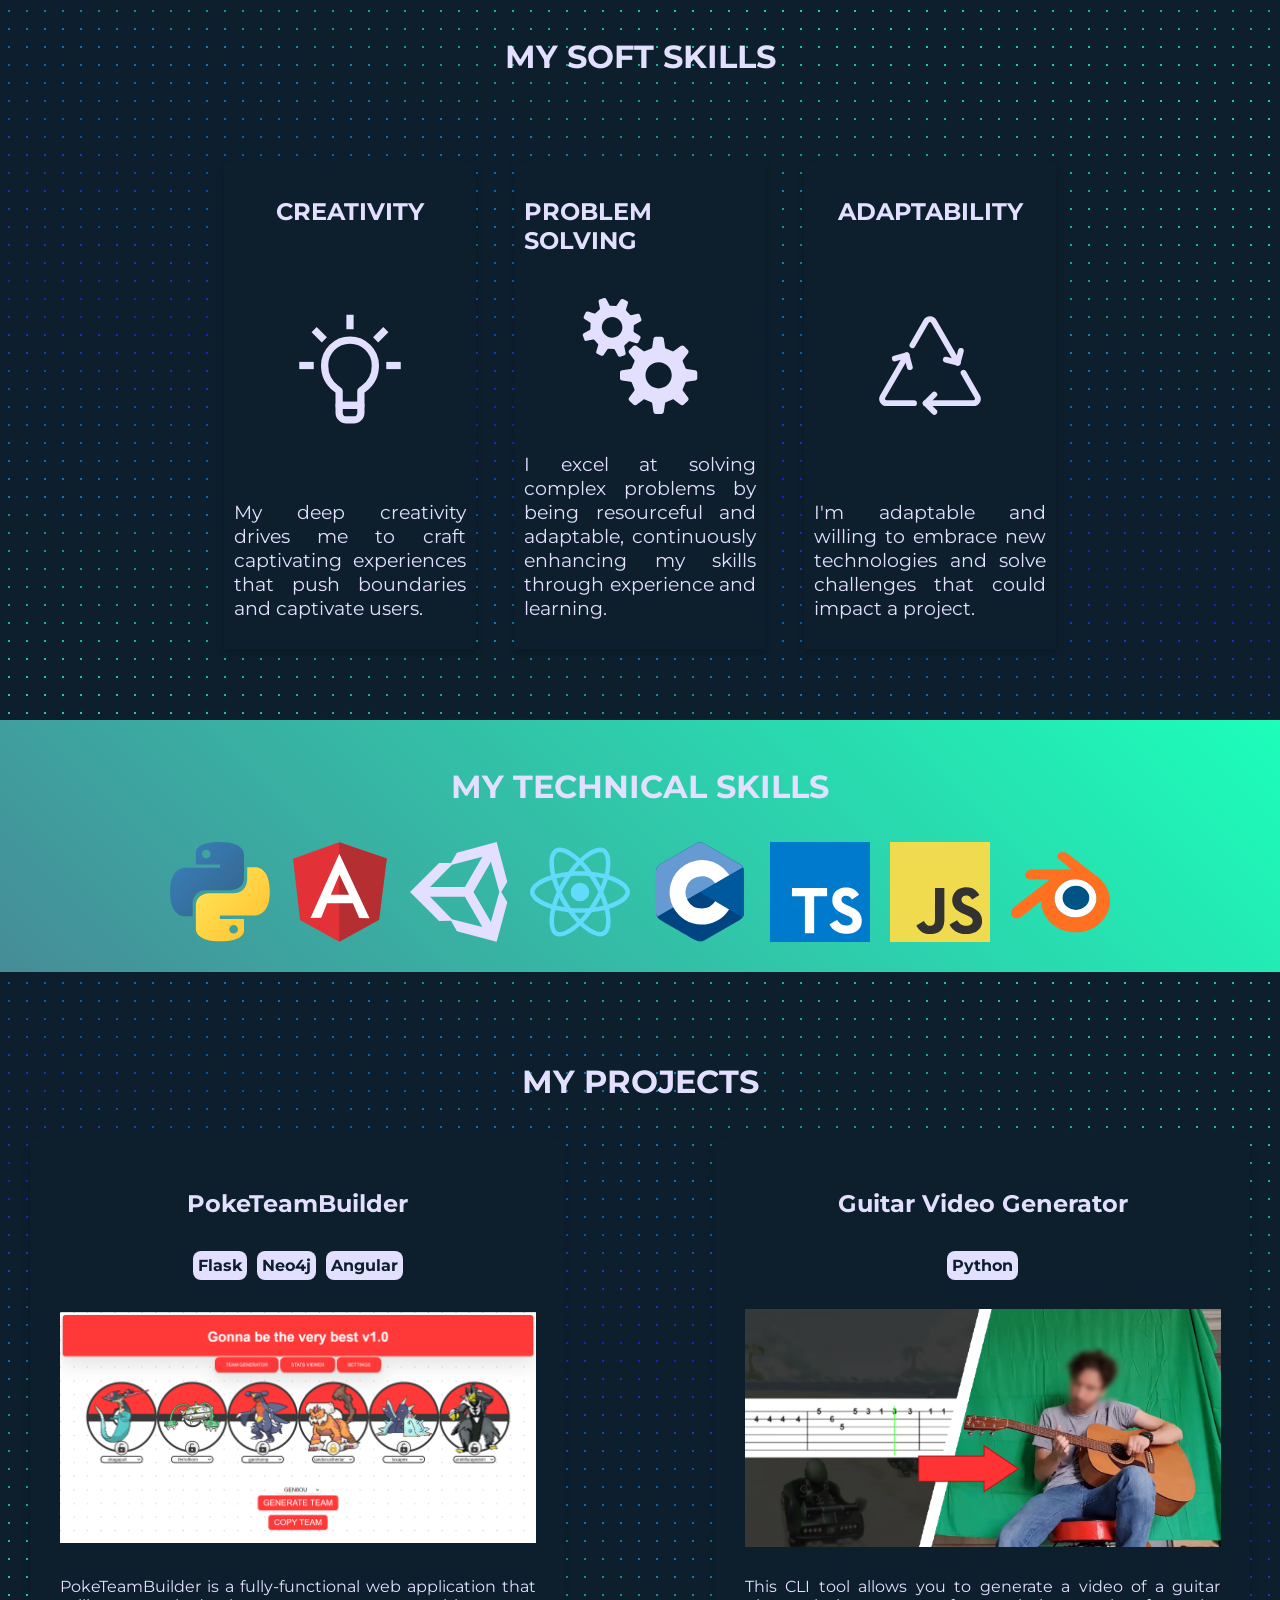
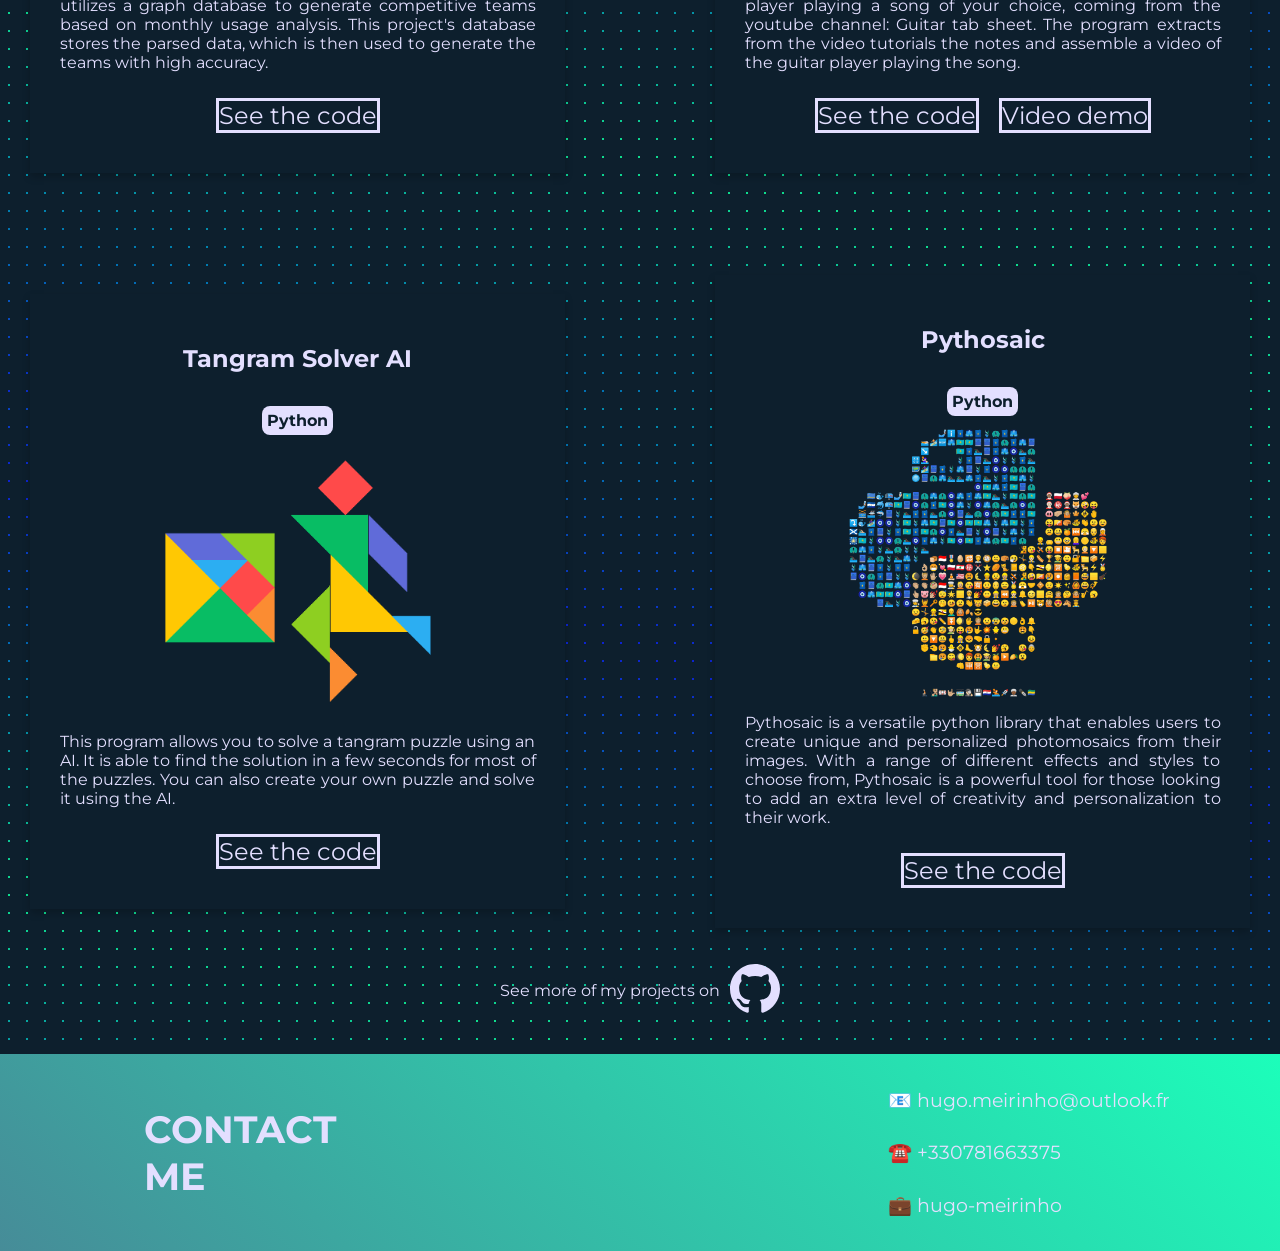
==== commit 8e8bccbd: "Fix: Added final features to website" ====
--- a/home.html
+++ b/home.html
@@ -50,24 +50,26 @@
                 <div class="about-me-container">
                     <div class="about-me-text-container">
                         <p>
-                            I've been passionate about computers since I was a kid. I've always been interested in the way
-                            they work and how they can be used to solve problems.
+                            As a computer science enthusiast, I've been fascinated with the inner workings of computers since my childhood. 
+                            Over time, I've explored various avenues of computer science, pushing my boundaries to learn new skills and techniques.
                         </p>
                         <p>
-                            I started creating video games at a very young age, starting with software like Scratch 
-                            before moving on to Unity. I have created several game prototypes and participated in 
-                            several events called game jams in which we have an established time limit to create a video game 
-                            on an imposed theme.
-                        </p>
-                        <p>
-                            In order to be able to realize my games I had to train, always as a self-taught person, 
-                            to several art forms: 3D modeling, video editing, 2D visual art in different styles such as pixel art, 
-                            game design, programming in C#.
+                            My early ventures included creating video games using software such as Scratch and Unity. 
+                            Through these experiences, I've developed several game prototypes and participated in game jams, 
+                            where I've honed my skills in game design, 3D modeling, video editing, pixel art, and C# programming.
+                        </p>
+                        <p> 
+                            In my pursuit of learning, I've also delved into the world of embedded systems, using Raspberry Pi to build an arcade machine.
+                            Additionally, I've created websites, scripts, and command-line tools to automatically generate video content.
+                        </p>
+                        <p> 
+                            Overall, my passion for computer science has led me on an exciting journey of exploration and experimentation. 
+                            With each new project, I strive to expand my knowledge and capabilities in this dynamic field.
                         </p>
                     </div>
                     <div class="resume-part">
                         <h2> LEARN MORE ABOUT ME ON MY</h2>
-                        <a class="resume-button"> RESUME </a>
+                        <a class="resume-button" href="Assets/MEIRINHO_Hugo_Resume.pdf" target="_blank"> RESUME </a>
                     </div>
                 </div>
                 
@@ -78,19 +80,20 @@
                     <div class="soft-skill-container">
                         <h3>CREATIVITY</h3>
                         <object data="Images/skills_icons/creativity.svg" type="image/svg+xml"></object>
-                        <p>I am full of ideas that I apply in the creation of my games and programs.</p>
+                        <p>My deep creativity drives me to craft captivating experiences that push boundaries and captivate users.</p>
                     </div>
     
                     <div class="soft-skill-container">
                         <h3>PROBLEM SOLVING</h3>
                         <object data="Images/skills_icons/problem_solving.svg" type="image/svg+xml"></object>
-                        <p> I like to take on challenges and my ability to solve problems is constantly improving.</p>
+                        <p> I excel at solving complex problems by being resourceful and adaptable, 
+                            continuously enhancing my skills through experience and learning.</p>
                     </div>
     
                     <div class="soft-skill-container">
                         <h3>ADAPTABILITY</h3>
                         <object data="Images/skills_icons/adaptabillity.svg" type="image/svg+xml"></object>
-                        <p> I am able to step out of my comfort zone in order to use the latest technologies or solve problems that could impact a project.</p>
+                        <p> I'm adaptable and willing to embrace new technologies and solve challenges that could impact a project.</p>
                     </div>
                 </div> 
             </section>
@@ -123,13 +126,13 @@
                             <img class="project-img" src="Images/pic_projects/screen_pokeTeamBuilder.png" alt="project-img">
                             <div class="project-desc-container">
                                 <p class="project-desc">
-                                    PokeTeamBuilder is a web application that allows you to create a team of pokemon and share it with your friends.
-                                    You can also search for a pokemon and see its stats and its moves.
+                                    PokeTeamBuilder is a fully-functional web application that utilizes a graph database to 
+                                    generate competitive teams based on monthly usage analysis. 
+                                    This project's database stores the parsed data, which is then used to generate the teams with high accuracy.
                                 </p>
                             </div>
                             <div class="project-links-container">
                                 <a class="project-link" href="https://github.com/HugoM25/PokeTeamBuilder" target="_blank"> See the code </a>
-                                <a class="project-link"> Link to demo </a>
                             </div>
                         </div>    
                     </div>
@@ -143,13 +146,13 @@
                             <img class="project-img" src="Images/pic_projects/screen_guitarBot.png" alt="project-img">
                             <div class="project-desc-container">
                                 <p class="project-desc">
-                                    PokeTeamBuilder is a web application that allows you to create a team of pokemon and share it with your friends.
-                                    You can also search for a pokemon and see its stats and its moves.
-                                </p>
-                            </div>
-                            <div class="project-links-container">
-                                <a class="project-link"> See the code </a>
-                                <a class="project-link"> Link to demo </a>
+                                    This CLI tool allows you to generate a video of a guitar player playing a song of your choice, coming from the youtube channel: Guitar tab sheet.
+                                    The program extracts from the video tutorials the notes and assemble a video of the guitar player playing the song. 
+                                </p>
+                            </div>
+                            <div class="project-links-container">
+                                <a class="project-link" href="https://github.com/HugoM25/GuitarBot" target="_blank"> See the code </a>
+                                <a class="project-link"> Video demo </a>
                             </div>
                         </div>    
                     </div>
@@ -163,35 +166,32 @@
                             <img class="project-img" src="Images/pic_projects/tangram.png" alt="project-img">
                             <div class="project-desc-container">
                                 <p class="project-desc">
-                                    PokeTeamBuilder is a web application that allows you to create a team of pokemon and share it with your friends.
-                                    You can also search for a pokemon and see its stats and its moves.
-                                </p>
-                            </div>
-                            <div class="project-links-container">
-                                <a class="project-link"> See the code </a>
-                                <a class="project-link"> Link to demo </a>
-                            </div>
-                        </div>    
-                    </div>
-
-                    <div class="project-item">                        
-                        <div class="project-container"> 
-                            <h1 class="project-title"> PokeTeamBuilder</h1>
-                            <div class="project-tech-stack">
-                                <h2 class="project-tech">Flask</h2>
-                                <h2 class="project-tech">Neo4j</h2>
-                                <h2 class="project-tech">Angular</h2>
-                            </div>
-                            <img class="project-img" src="Images/pic_projects/screen_pokeTeamBuilder.png" alt="project-img">
-                            <div class="project-desc-container">
-                                <p class="project-desc">
-                                    PokeTeamBuilder is a web application that allows you to create a team of pokemon and share it with your friends.
-                                    You can also search for a pokemon and see its stats and its moves.
-                                </p>
-                            </div>
-                            <div class="project-links-container">
-                                <a class="project-link"> See the code </a>
-                                <a class="project-link"> Link to demo </a>
+                                    This program allows you to solve a tangram puzzle using an AI. It is able to find the solution in a few seconds for most of the puzzles.
+                                    You can also create your own puzzle and solve it using the AI.
+                                </p>
+                            </div>
+                            <div class="project-links-container">
+                                <a class="project-link" href="https://github.com/timothewt/TangramAI" target="_blank"> See the code </a>
+                            </div>
+                        </div>    
+                    </div>
+
+                    <div class="project-item">                        
+                        <div class="project-container"> 
+                            <h1 class="project-title"> Pythosaic</h1>
+                            <div class="project-tech-stack">
+                                <h2 class="project-tech">Python</h2>
+                            </div>
+                            <img class="project-img" src="Images/pic_projects/pythosaic_logo.png" alt="project-img">
+                            <div class="project-desc-container">
+                                <p class="project-desc">
+                                    Pythosaic is a versatile python library that enables users to create unique and personalized photomosaics from their images. 
+                                    With a range of different effects and styles to choose from, Pythosaic is a powerful tool for those 
+                                    looking to add an extra level of creativity and personalization to their work.
+                                </p>
+                            </div>
+                            <div class="project-links-container">
+                                <a class="project-link" href="https://github.com/HugoM25/Pythosaic" target="_blank"> See the code </a>
                             </div>
                         </div>    
                     </div>
--- a/styleSheet.css
+++ b/styleSheet.css
@@ -15,6 +15,7 @@
 html, body {
     margin: 0;
     padding: 0;
+    scroll-behavior: smooth;
 }
 
 * {
@@ -221,6 +222,8 @@
     font-size: 1.5em;
     border-radius: 8px;
     padding: 10px;
+
+    text-decoration: none;
 }
 
 .resume-button:hover {
@@ -757,7 +760,6 @@
         margin-top: 5vh;
     }
 
-
     .tab-select > .shortcut-item:nth-child(2) {
         border-top: none;
         border-bottom: none;
@@ -807,5 +809,22 @@
         height: 100%;
     }
     
-}
-
+    .about-me-container {
+        flex-direction: column;
+    }
+    .about-me-text-container {
+        width: 100%;
+        height: 100%;
+    }
+    
+    .resume-part {
+        flex-direction: column;
+        align-items: center;
+        width: 100%;
+    }
+
+    .resume-part > h2 {
+        text-align: center;
+    }
+}
+
